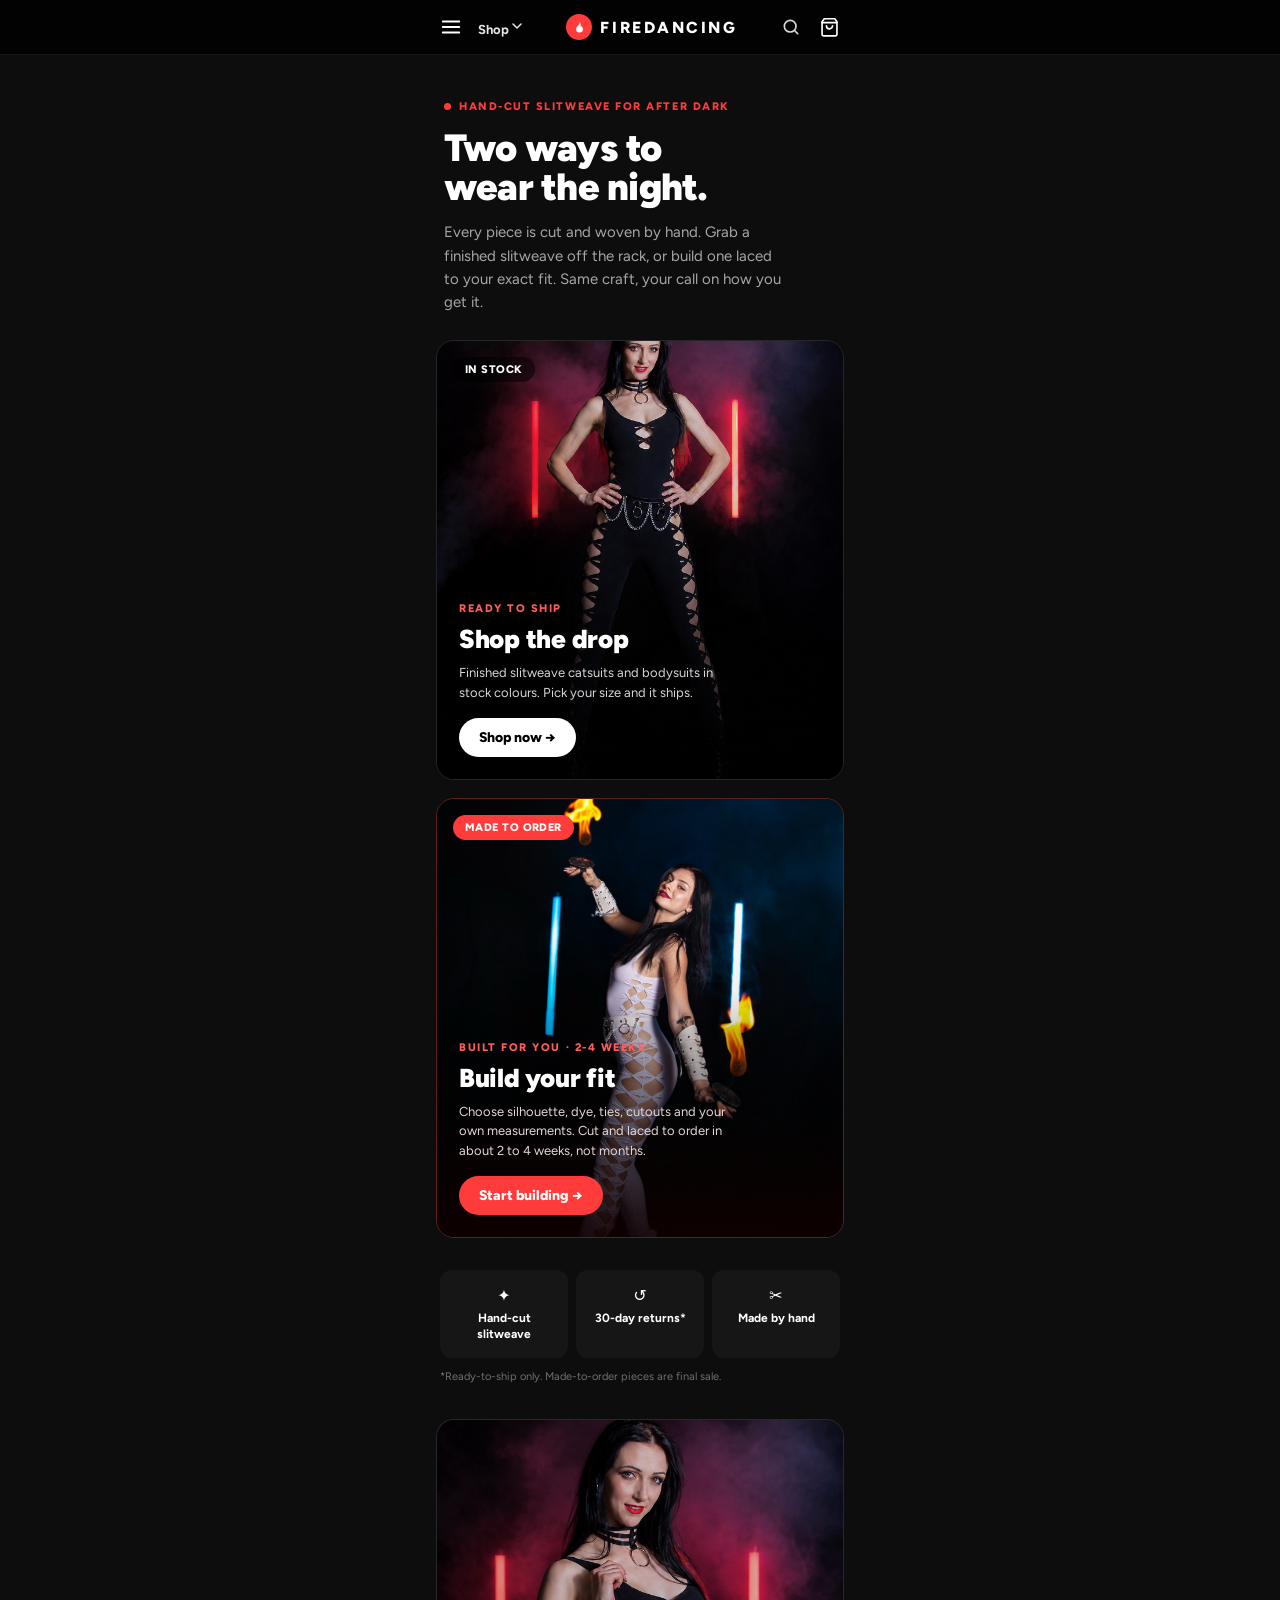
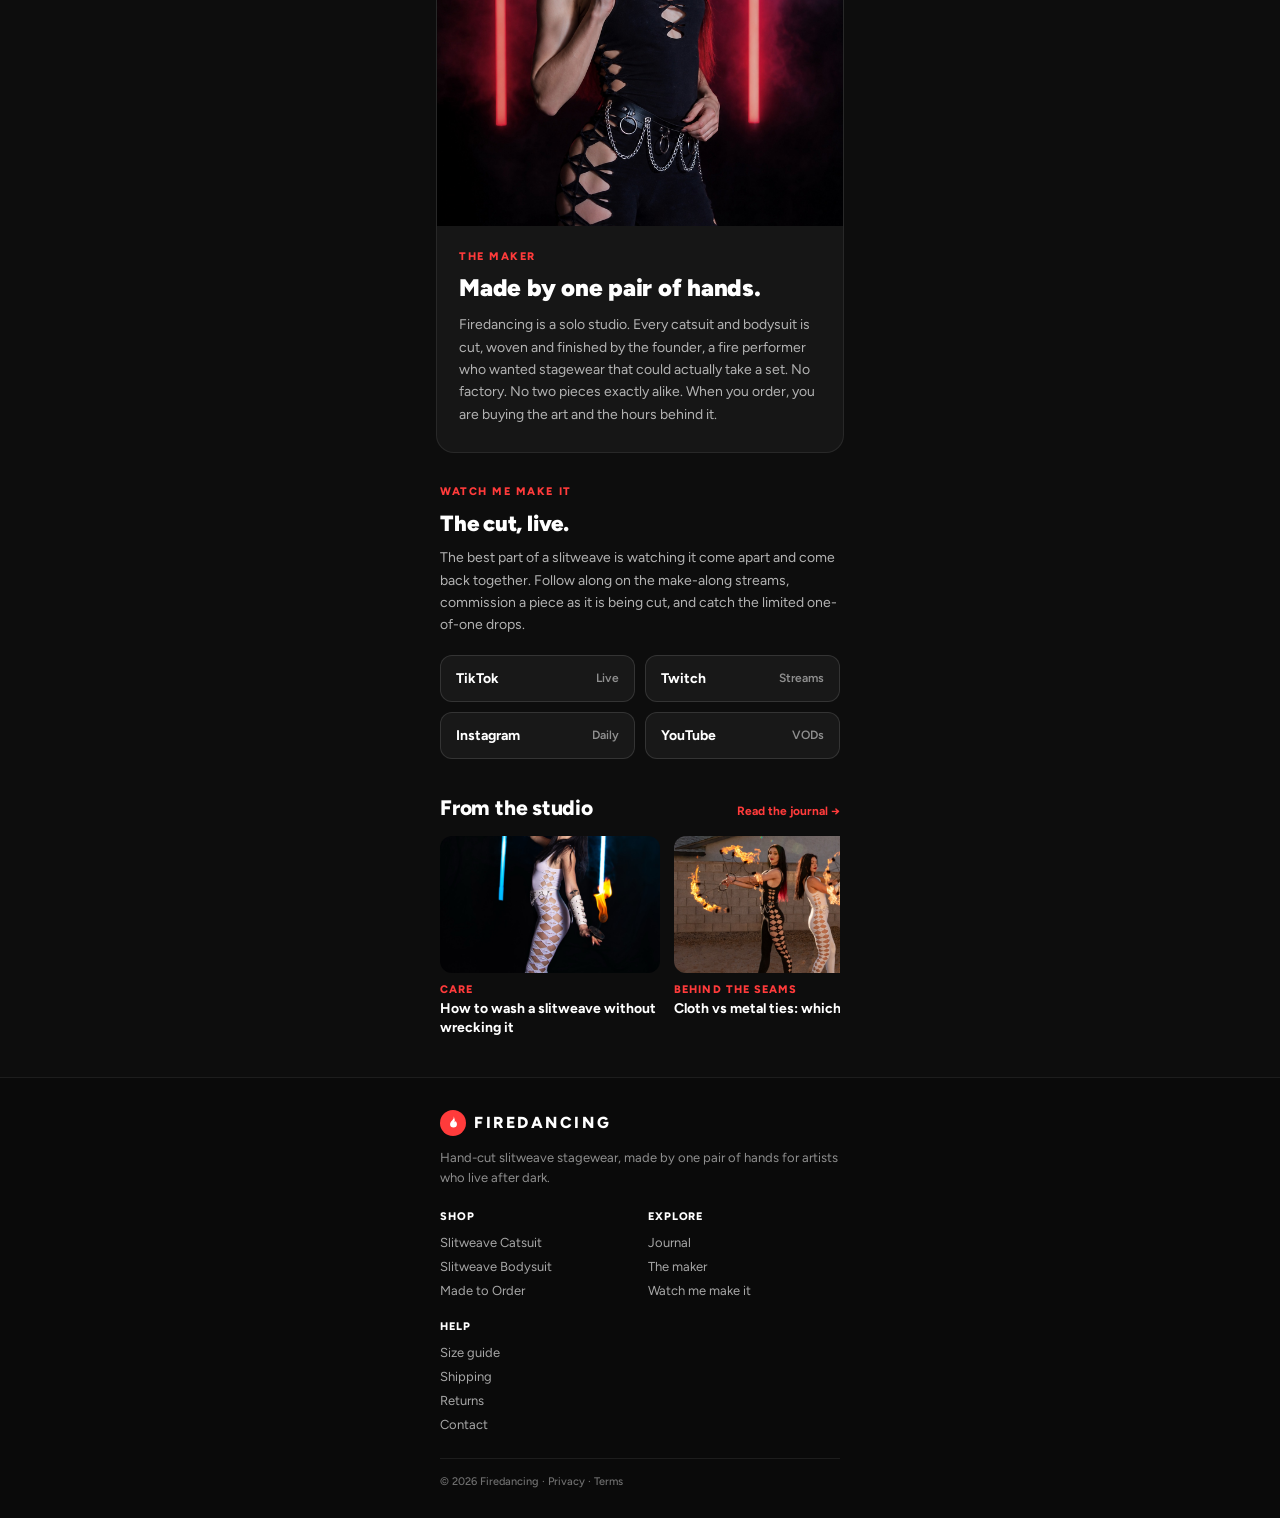
==== index.html @ 4a6fdaf7 "Mega menu: raise mobile breakpoint to 899px (covers landscape phones/tablets) + orientationchange + " ====
<!DOCTYPE html>
<html lang="en">
<head>
<meta charset="utf-8">
<meta name="viewport" content="width=device-width, initial-scale=1, viewport-fit=cover">
<title>Firedancing · Hand-cut slitweave stagewear for fire performers</title>
<meta name="description" content="Hand-cut slitweave catsuits and bodysuits for fire performers and festival nights. Shop ready-to-ship pieces or build one laced to your exact fit, made to order in about 2 to 4 weeks.">
<link href="https://fonts.googleapis.com/css2?family=Figtree:wght@400;500;600;700;800;900&display=swap" rel="stylesheet">
<style>
*{box-sizing:border-box}
body{margin:0;background:#0d0d0d;color:#fff;font-family:Figtree,system-ui,sans-serif;-webkit-font-smoothing:antialiased}
a{color:inherit;text-decoration:none}
@keyframes mcFade{from{opacity:0}to{opacity:1}}
@keyframes mcSlide{from{transform:translateX(100%)}to{transform:translateX(0)}}
</style>
</head>
<body>
<div id="site-header"></div>

<div style="max-width:440px;margin:0 auto;position:relative;background:#0d0d0d;overflow-x:hidden">

  <!-- HERO -->
  <div style="padding:40px 24px 26px">
    <div style="display:inline-flex;align-items:center;gap:8px;margin-bottom:16px">
      <span style="width:7px;height:7px;border-radius:50%;background:#ff3b3b"></span>
      <span style="font-size:11px;font-weight:800;letter-spacing:.14em;color:#ff3b3b">HAND-CUT SLITWEAVE FOR AFTER DARK</span>
    </div>
    <h1 style="font-size:38px;line-height:1.03;font-weight:900;letter-spacing:-.02em;margin:0 0 14px">Two ways to<br>wear the night.</h1>
    <p style="margin:0;font-size:15px;line-height:1.55;color:#a7a7a7;max-width:340px">Every piece is cut and woven by hand. Grab a finished slitweave off the rack, or build one laced to your exact fit. Same craft, your call on how you get it.</p>
  </div>

  <!-- OPTION CARDS -->
  <div style="padding:0 16px 8px;display:flex;flex-direction:column;gap:18px">

    <a href="catsuit.html" style="position:relative;display:block;height:440px;border-radius:18px;overflow:hidden;border:1px solid rgba(255,255,255,.1)">
      <img src="assets/product/black-catsuit-1.jpg" style="position:absolute;inset:0;width:100%;height:100%;object-fit:cover" alt="Ready to ship slitweave catsuit" />
      <div style="position:absolute;inset:0;background:linear-gradient(to top,rgba(0,0,0,.9) 0%,rgba(0,0,0,.55) 30%,rgba(0,0,0,.05) 56%,rgba(0,0,0,0) 100%)"></div>
      <div style="position:absolute;top:16px;left:16px;background:rgba(0,0,0,.5);backdrop-filter:blur(6px);border-radius:500px;padding:6px 12px;font-size:11px;font-weight:800;letter-spacing:.04em;color:#fff">IN STOCK</div>
      <div style="position:absolute;left:0;right:0;bottom:0;padding:22px">
        <div style="font-size:11px;font-weight:800;letter-spacing:.14em;color:#ff5c5c;margin-bottom:8px">READY TO SHIP</div>
        <h2 style="font-size:26px;font-weight:900;letter-spacing:-.01em;margin:0 0 8px">Shop the drop</h2>
        <p style="margin:0 0 16px;font-size:13px;line-height:1.5;color:#d6d6d6;max-width:280px">Finished slitweave catsuits and bodysuits in stock colours. Pick your size and it ships.</p>
        <span style="display:inline-flex;align-items:center;gap:8px;background:#fff;color:#000;font-size:14px;font-weight:800;padding:11px 20px;border-radius:500px">Shop now →</span>
      </div>
    </a>

    <a href="made-to-order.html" style="position:relative;display:block;height:440px;border-radius:18px;overflow:hidden;border:1px solid rgba(255,59,59,.35)">
      <img src="assets/product/white-catsuit-1.jpg" style="position:absolute;inset:0;width:100%;height:100%;object-fit:cover;object-position:center 30%" alt="Made to order slitweave catsuit" />
      <div style="position:absolute;inset:0;background:linear-gradient(to top,rgba(15,0,0,.9) 0%,rgba(0,0,0,.5) 30%,rgba(0,0,0,.05) 56%,rgba(0,0,0,0) 100%)"></div>
      <div style="position:absolute;top:16px;left:16px;background:#ff3b3b;border-radius:500px;padding:6px 12px;font-size:11px;font-weight:800;letter-spacing:.04em;color:#fff">MADE TO ORDER</div>
      <div style="position:absolute;left:0;right:0;bottom:0;padding:22px">
        <div style="font-size:11px;font-weight:800;letter-spacing:.14em;color:#ff5c5c;margin-bottom:8px">BUILT FOR YOU · 2-4 WEEKS</div>
        <h2 style="font-size:26px;font-weight:900;letter-spacing:-.01em;margin:0 0 8px">Build your fit</h2>
        <p style="margin:0 0 16px;font-size:13px;line-height:1.5;color:#e6d6d6;max-width:280px">Choose silhouette, dye, ties, cutouts and your own measurements. Cut and laced to order in about 2 to 4 weeks, not months.</p>
        <span style="display:inline-flex;align-items:center;gap:8px;background:#ff3b3b;color:#fff;font-size:14px;font-weight:800;padding:11px 20px;border-radius:500px">Start building →</span>
      </div>
    </a>
  </div>

  <!-- REASSURANCE STRIP -->
  <div style="display:flex;gap:8px;padding:24px 20px 8px">
    <div style="flex:1;background:#161616;border-radius:12px;padding:16px 14px;text-align:center"><div style="font-size:16px;margin-bottom:6px">✦</div><div style="font-size:12px;font-weight:700;line-height:1.3">Hand-cut slitweave</div></div>
    <div style="flex:1;background:#161616;border-radius:12px;padding:16px 14px;text-align:center"><div style="font-size:16px;margin-bottom:6px">↺</div><div style="font-size:12px;font-weight:700;line-height:1.3">30-day returns*</div></div>
    <div style="flex:1;background:#161616;border-radius:12px;padding:16px 14px;text-align:center"><div style="font-size:16px;margin-bottom:6px">✂</div><div style="font-size:12px;font-weight:700;line-height:1.3">Made by hand</div></div>
  </div>
  <p style="margin:4px 20px 0;font-size:11px;color:#6f6f6f">*Ready-to-ship only. Made-to-order pieces are final sale.</p>

  <!-- MEET THE MAKER -->
  <section id="maker" style="margin:36px 16px 0;background:#161616;border-radius:18px;overflow:hidden;border:1px solid rgba(255,255,255,.08)">
    <img src="assets/product/maker.jpg" loading="lazy" decoding="async" style="width:100%;aspect-ratio:1/1;object-fit:cover;object-position:center 18%;display:block" alt="The maker" />
    <div style="padding:24px 22px 26px">
      <div style="font-size:11px;font-weight:800;letter-spacing:.14em;color:#ff3b3b;margin-bottom:12px">THE MAKER</div>
      <h2 style="font-size:24px;font-weight:900;line-height:1.12;letter-spacing:-.01em;margin:0 0 12px">Made by one pair of hands.</h2>
      <p style="margin:0;font-size:14px;line-height:1.6;color:#b3b3b3">Firedancing is a solo studio. Every catsuit and bodysuit is cut, woven and finished by the founder, a fire performer who wanted stagewear that could actually take a set. No factory. No two pieces exactly alike. When you order, you are buying the art and the hours behind it.</p>
    </div>
  </section>

  <!-- WATCH ME MAKE IT -->
  <section id="watch" style="margin:32px 20px 0">
    <div style="font-size:11px;font-weight:800;letter-spacing:.14em;color:#ff3b3b;margin-bottom:12px">WATCH ME MAKE IT</div>
    <h2 style="font-size:22px;font-weight:900;letter-spacing:-.01em;margin:0 0 10px">The cut, live.</h2>
    <p style="margin:0 0 18px;font-size:14px;line-height:1.6;color:#b3b3b3">The best part of a slitweave is watching it come apart and come back together. Follow along on the make-along streams, commission a piece as it is being cut, and catch the limited one-of-one drops.</p>
    <div style="display:grid;grid-template-columns:1fr 1fr;gap:10px">
      <a href="#" style="display:flex;align-items:center;gap:10px;background:#181818;border:1px solid rgba(255,255,255,.12);border-radius:12px;padding:14px 15px;font-size:14px;font-weight:700">TikTok<span style="margin-left:auto;color:#8f8f8f;font-size:12px;font-weight:600">Live</span></a>
      <a href="#" style="display:flex;align-items:center;gap:10px;background:#181818;border:1px solid rgba(255,255,255,.12);border-radius:12px;padding:14px 15px;font-size:14px;font-weight:700">Twitch<span style="margin-left:auto;color:#8f8f8f;font-size:12px;font-weight:600">Streams</span></a>
      <a href="#" style="display:flex;align-items:center;gap:10px;background:#181818;border:1px solid rgba(255,255,255,.12);border-radius:12px;padding:14px 15px;font-size:14px;font-weight:700">Instagram<span style="margin-left:auto;color:#8f8f8f;font-size:12px;font-weight:600">Daily</span></a>
      <a href="#" style="display:flex;align-items:center;gap:10px;background:#181818;border:1px solid rgba(255,255,255,.12);border-radius:12px;padding:14px 15px;font-size:14px;font-weight:700">YouTube<span style="margin-left:auto;color:#8f8f8f;font-size:12px;font-weight:600">VODs</span></a>
    </div>
  </section>

  <!-- JOURNAL TEASER -->
  <section style="margin:36px 0 0;padding:0 20px">
    <div style="display:flex;align-items:baseline;justify-content:space-between;margin:0 0 16px">
      <h2 style="font-size:21px;font-weight:800;letter-spacing:-.01em;margin:0">From the studio</h2>
      <a href="blog.html" style="font-size:12px;font-weight:700;color:#ff3b3b">Read the journal →</a>
    </div>
    <div style="display:flex;gap:14px;overflow-x:auto;padding-bottom:4px;scroll-snap-type:x mandatory">
      <a href="blog.html" style="flex:0 0 220px;scroll-snap-align:start">
        <div style="border-radius:12px;overflow:hidden;background:#000;margin-bottom:10px"><img src="assets/product/white-catsuit-1.jpg" loading="lazy" decoding="async" style="width:100%;aspect-ratio:16/10;object-fit:cover;display:block" alt="Slitweave care" /></div>
        <div style="font-size:11px;font-weight:800;letter-spacing:.1em;color:#ff3b3b;margin-bottom:4px">CARE</div>
        <div style="font-size:14px;font-weight:700;line-height:1.3">How to wash a slitweave without wrecking it</div>
      </a>
      <a href="blog.html" style="flex:0 0 220px;scroll-snap-align:start">
        <div style="border-radius:12px;overflow:hidden;background:#000;margin-bottom:10px"><img src="assets/product/duo-lifestyle.jpg" loading="lazy" decoding="async" style="width:100%;aspect-ratio:16/10;object-fit:cover;display:block" alt="Behind the seams" /></div>
        <div style="font-size:11px;font-weight:800;letter-spacing:.1em;color:#ff3b3b;margin-bottom:4px">BEHIND THE SEAMS</div>
        <div style="font-size:14px;font-weight:700;line-height:1.3">Cloth vs metal ties: which to pick</div>
      </a>
    </div>
  </section>

  <div style="height:36px"></div>
</div>

<div id="site-footer"></div>

<script src="assets/cart.js"></script>
<script src="assets/cart-drawer.js"></script>
<script src="assets/site-nav.js?v=4"></script>
</body>
</html>
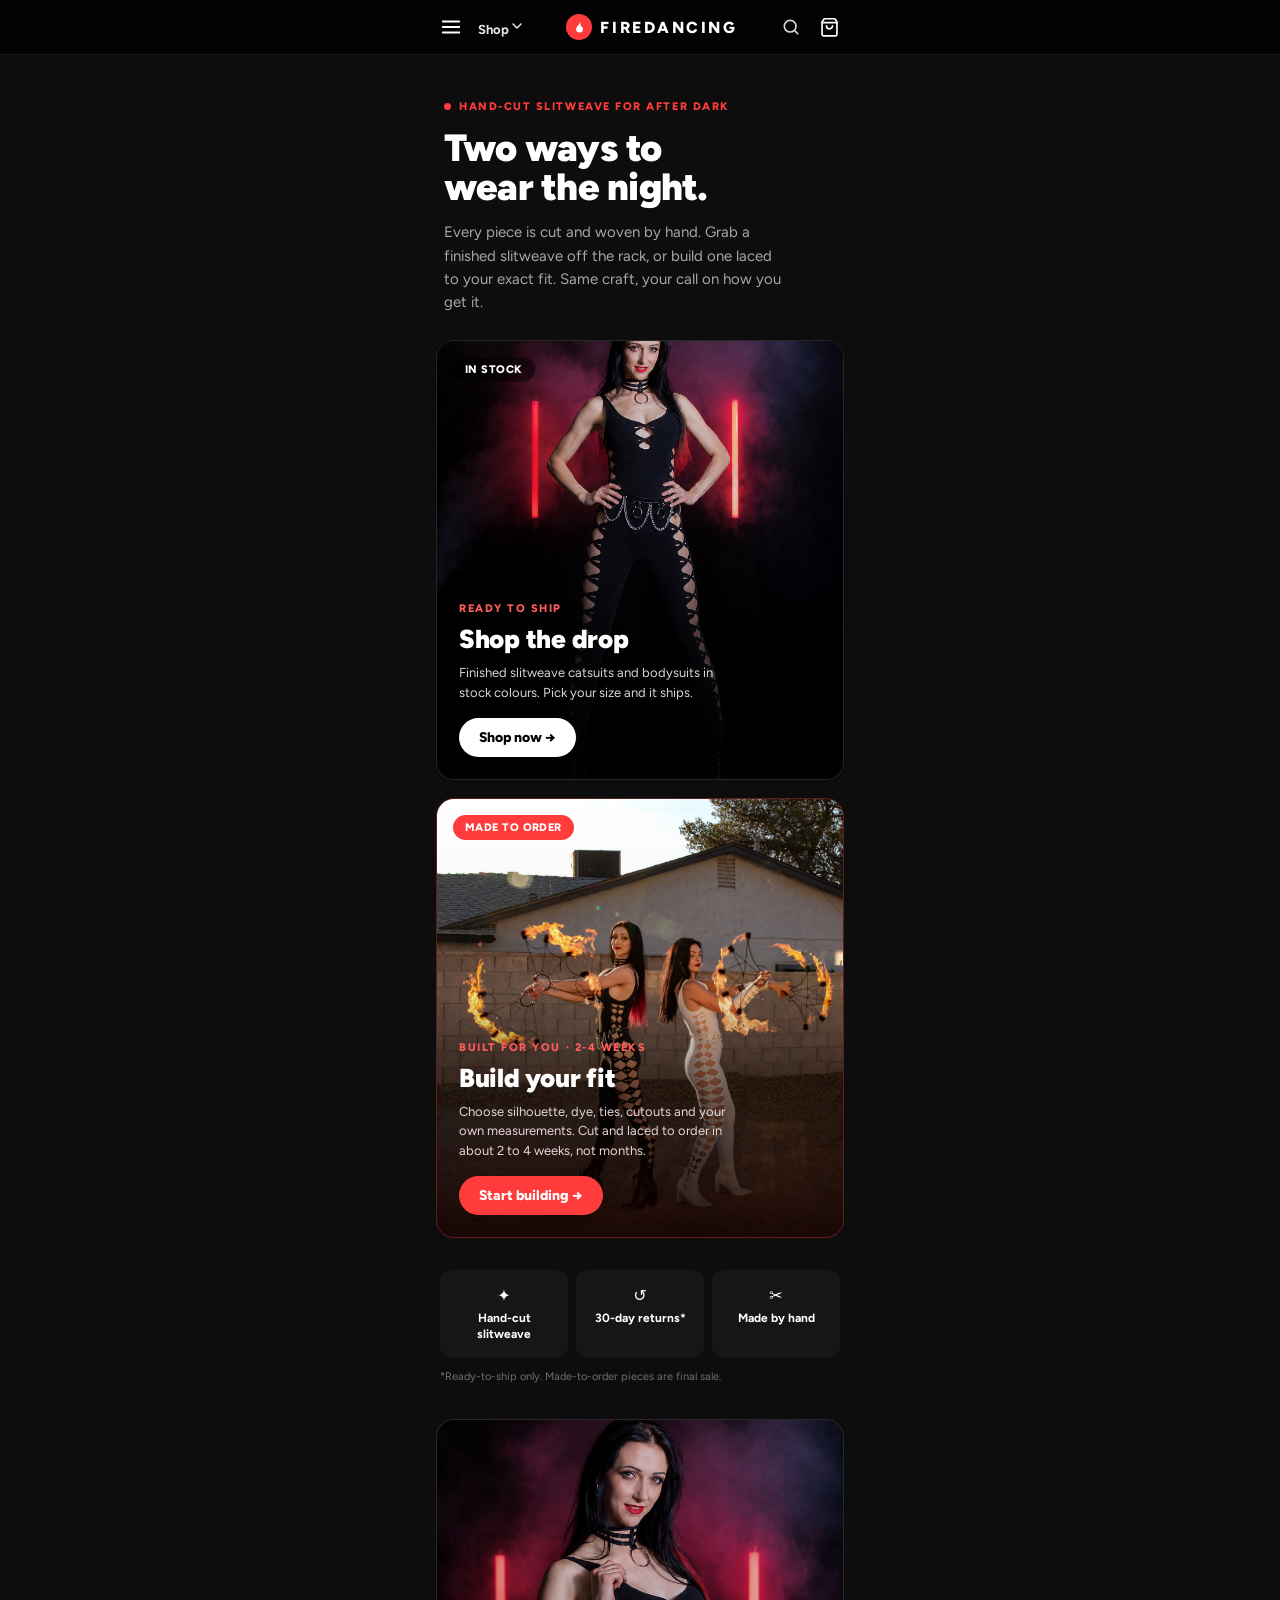
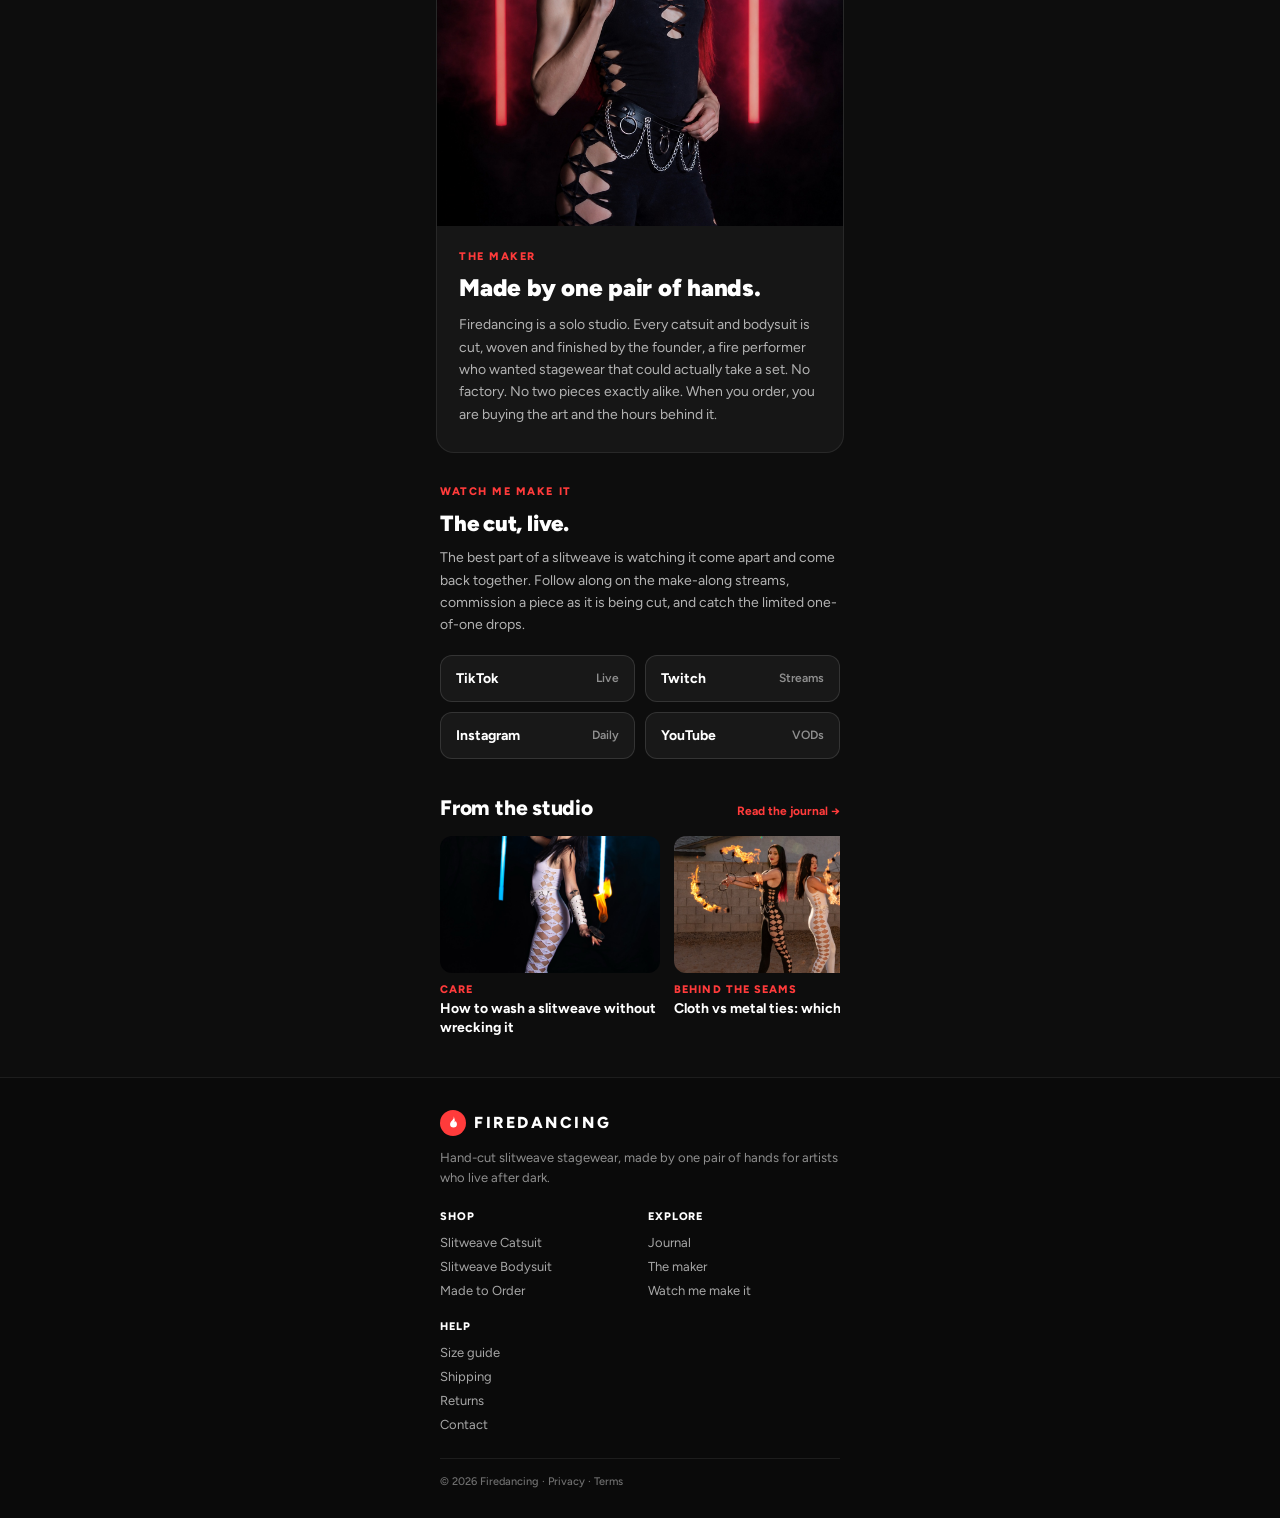
==== commit 945c77b0: "Separate catsuit vs custom-build imagery; update DESIGN.md - Catsuit PDP keeps its 5 pose shots + wh" ====
--- a/index.html
+++ b/index.html
@@ -45,7 +45,7 @@
     </a>
 
     <a href="made-to-order.html" style="position:relative;display:block;height:440px;border-radius:18px;overflow:hidden;border:1px solid rgba(255,59,59,.35)">
-      <img src="assets/product/white-catsuit-1.jpg" style="position:absolute;inset:0;width:100%;height:100%;object-fit:cover;object-position:center 30%" alt="Made to order slitweave catsuit" />
+      <img src="assets/product/duo-lifestyle.jpg" style="position:absolute;inset:0;width:100%;height:100%;object-fit:cover;object-position:center 30%" alt="Made to order slitweave, built to your fit" />
       <div style="position:absolute;inset:0;background:linear-gradient(to top,rgba(15,0,0,.9) 0%,rgba(0,0,0,.5) 30%,rgba(0,0,0,.05) 56%,rgba(0,0,0,0) 100%)"></div>
       <div style="position:absolute;top:16px;left:16px;background:#ff3b3b;border-radius:500px;padding:6px 12px;font-size:11px;font-weight:800;letter-spacing:.04em;color:#fff">MADE TO ORDER</div>
       <div style="position:absolute;left:0;right:0;bottom:0;padding:22px">
@@ -115,6 +115,6 @@
 
 <script src="assets/cart.js"></script>
 <script src="assets/cart-drawer.js"></script>
-<script src="assets/site-nav.js?v=4"></script>
+<script src="assets/site-nav.js?v=5"></script>
 </body>
 </html>
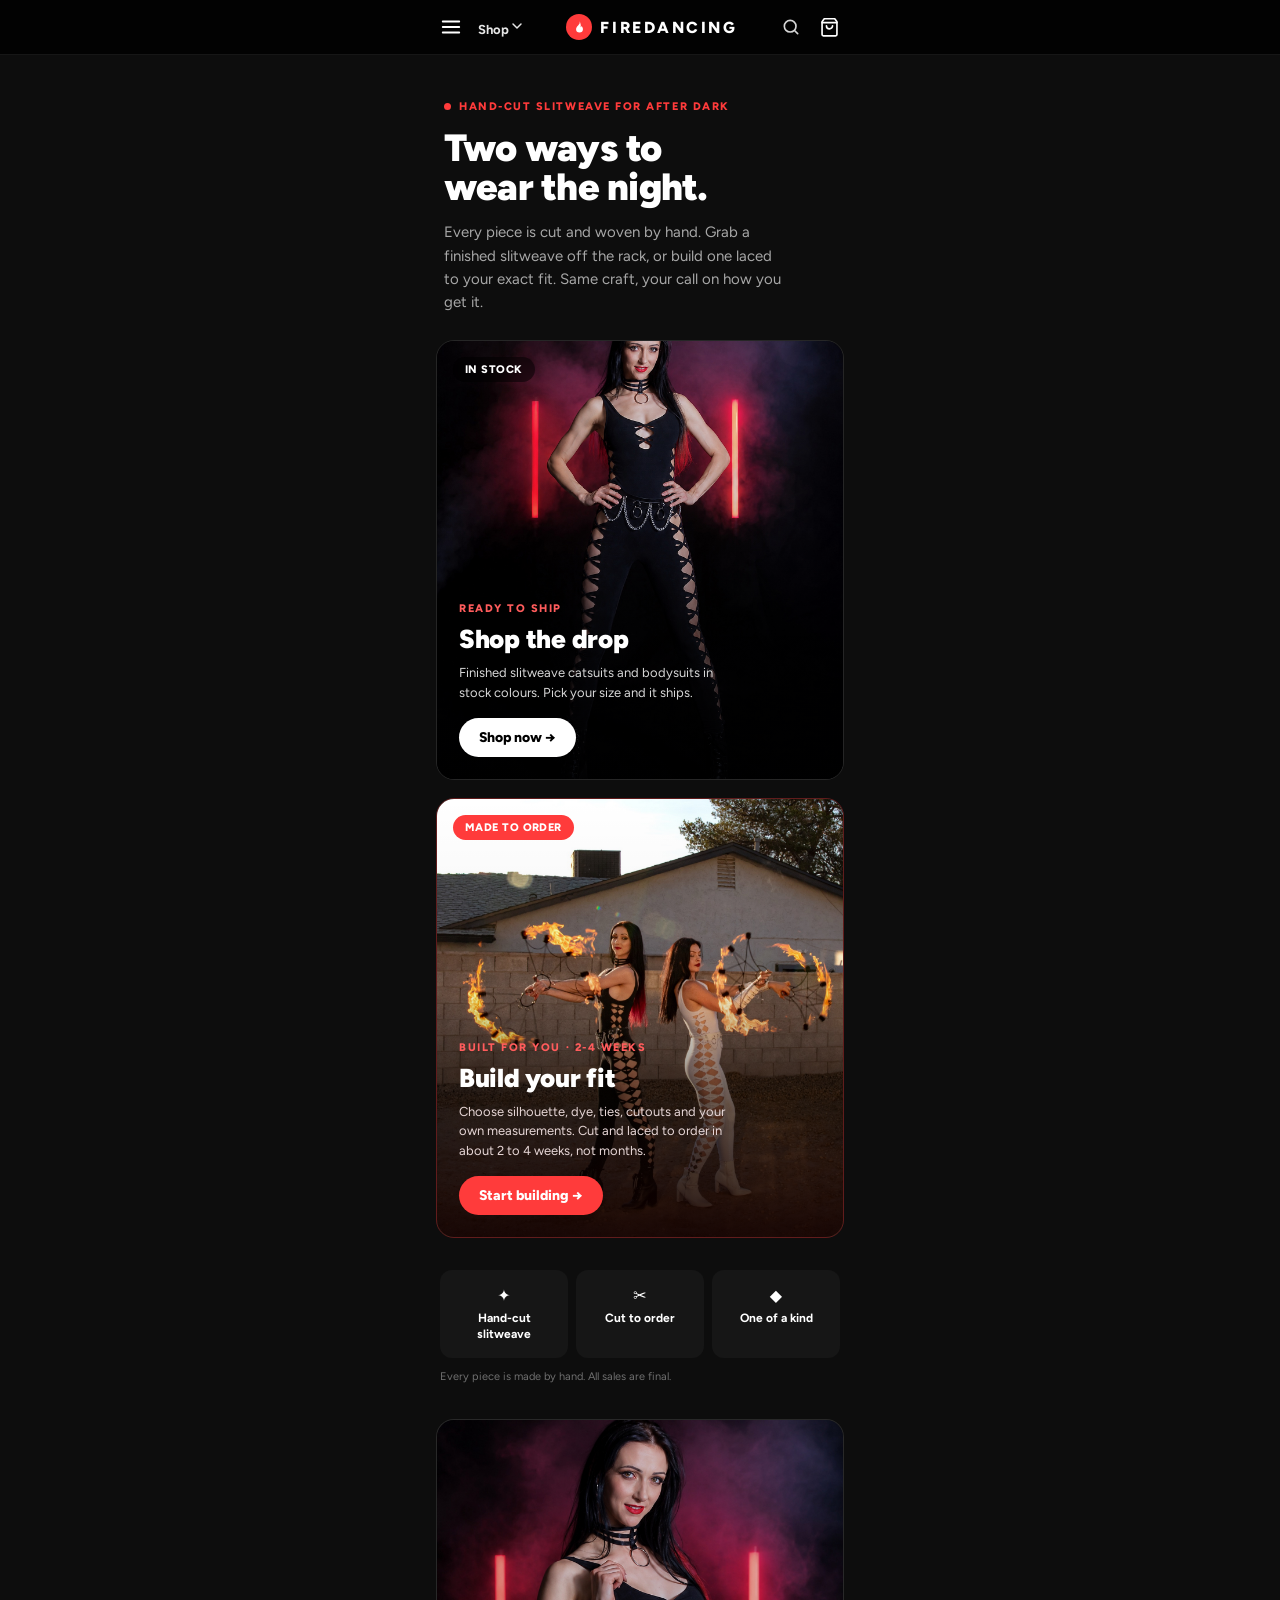
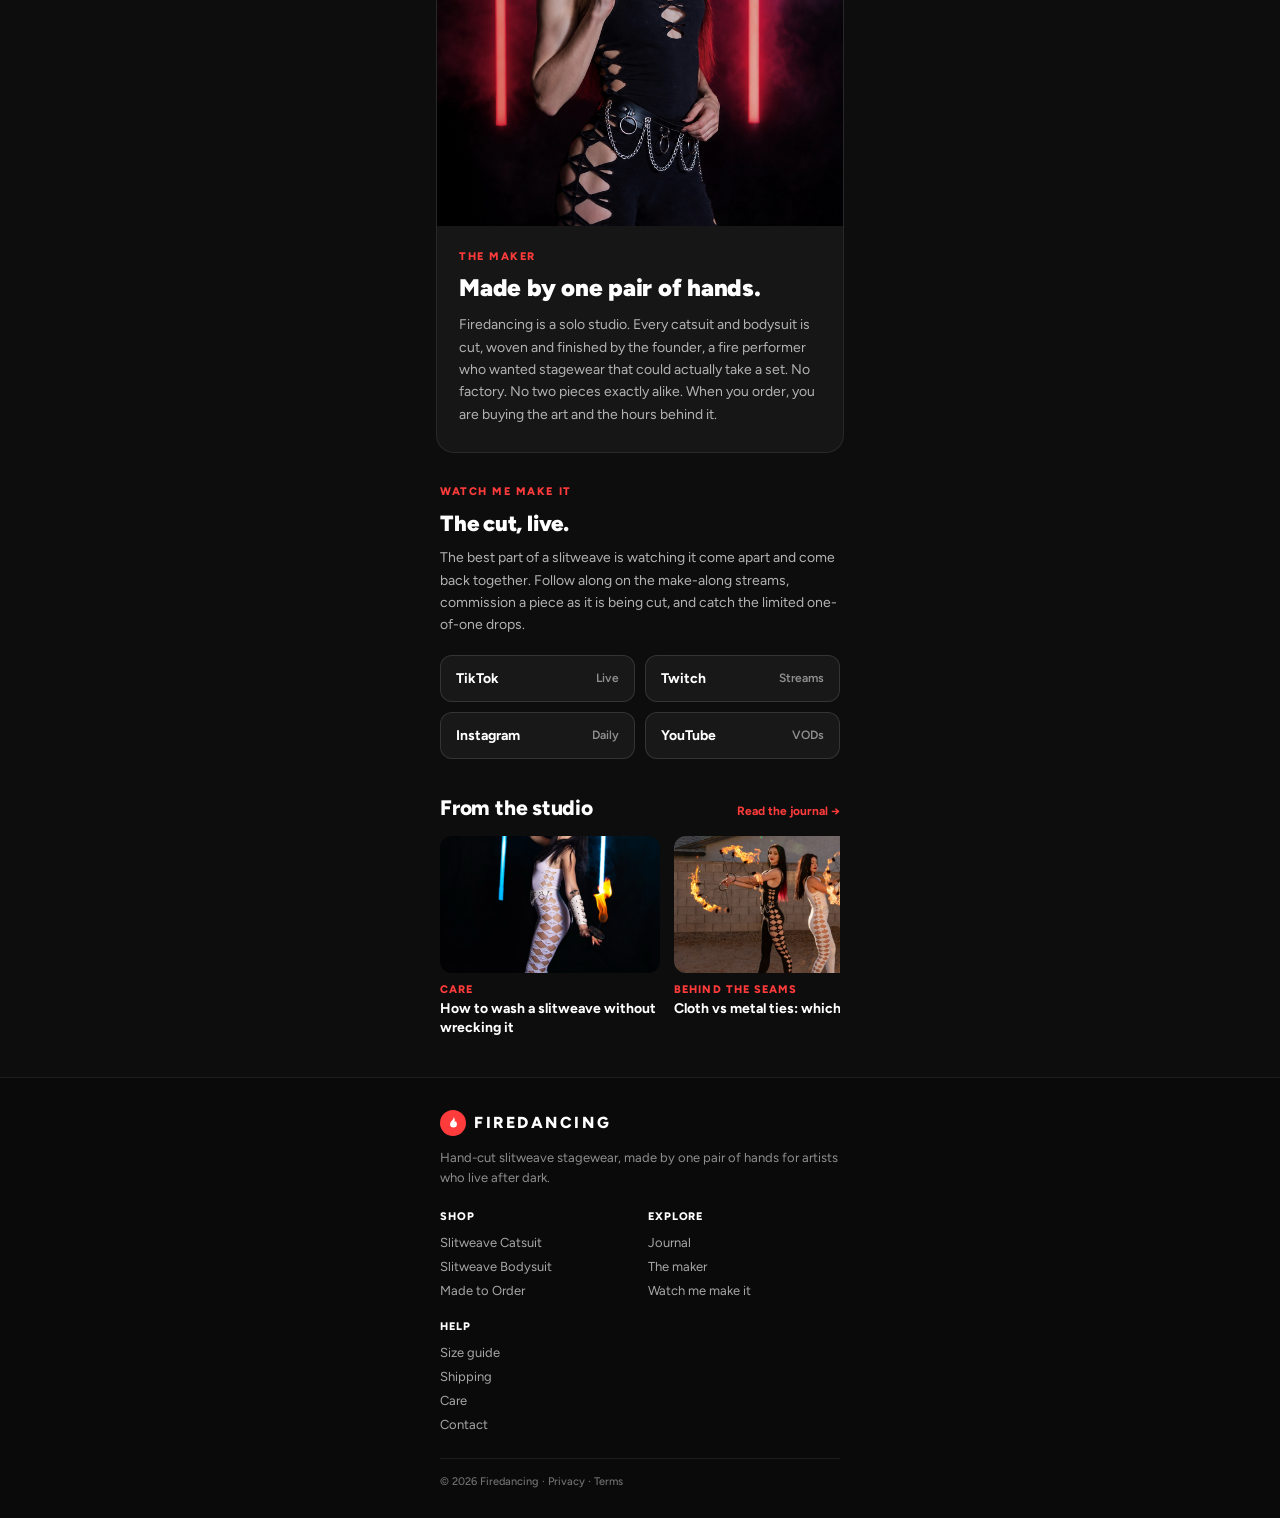
==== commit 8ae3e691: "Remove returns/returnable copy (all hand-cut, final sale); add 5 duo shots to made-to-order - Strip " ====
--- a/index.html
+++ b/index.html
@@ -60,10 +60,10 @@
   <!-- REASSURANCE STRIP -->
   <div style="display:flex;gap:8px;padding:24px 20px 8px">
     <div style="flex:1;background:#161616;border-radius:12px;padding:16px 14px;text-align:center"><div style="font-size:16px;margin-bottom:6px">✦</div><div style="font-size:12px;font-weight:700;line-height:1.3">Hand-cut slitweave</div></div>
-    <div style="flex:1;background:#161616;border-radius:12px;padding:16px 14px;text-align:center"><div style="font-size:16px;margin-bottom:6px">↺</div><div style="font-size:12px;font-weight:700;line-height:1.3">30-day returns*</div></div>
-    <div style="flex:1;background:#161616;border-radius:12px;padding:16px 14px;text-align:center"><div style="font-size:16px;margin-bottom:6px">✂</div><div style="font-size:12px;font-weight:700;line-height:1.3">Made by hand</div></div>
+    <div style="flex:1;background:#161616;border-radius:12px;padding:16px 14px;text-align:center"><div style="font-size:16px;margin-bottom:6px">✂</div><div style="font-size:12px;font-weight:700;line-height:1.3">Cut to order</div></div>
+    <div style="flex:1;background:#161616;border-radius:12px;padding:16px 14px;text-align:center"><div style="font-size:16px;margin-bottom:6px">◆</div><div style="font-size:12px;font-weight:700;line-height:1.3">One of a kind</div></div>
   </div>
-  <p style="margin:4px 20px 0;font-size:11px;color:#6f6f6f">*Ready-to-ship only. Made-to-order pieces are final sale.</p>
+  <p style="margin:4px 20px 0;font-size:11px;color:#6f6f6f">Every piece is made by hand. All sales are final.</p>
 
   <!-- MEET THE MAKER -->
   <section id="maker" style="margin:36px 16px 0;background:#161616;border-radius:18px;overflow:hidden;border:1px solid rgba(255,255,255,.08)">
@@ -115,6 +115,6 @@
 
 <script src="assets/cart.js"></script>
 <script src="assets/cart-drawer.js"></script>
-<script src="assets/site-nav.js?v=5"></script>
+<script src="assets/site-nav.js?v=6"></script>
 </body>
 </html>
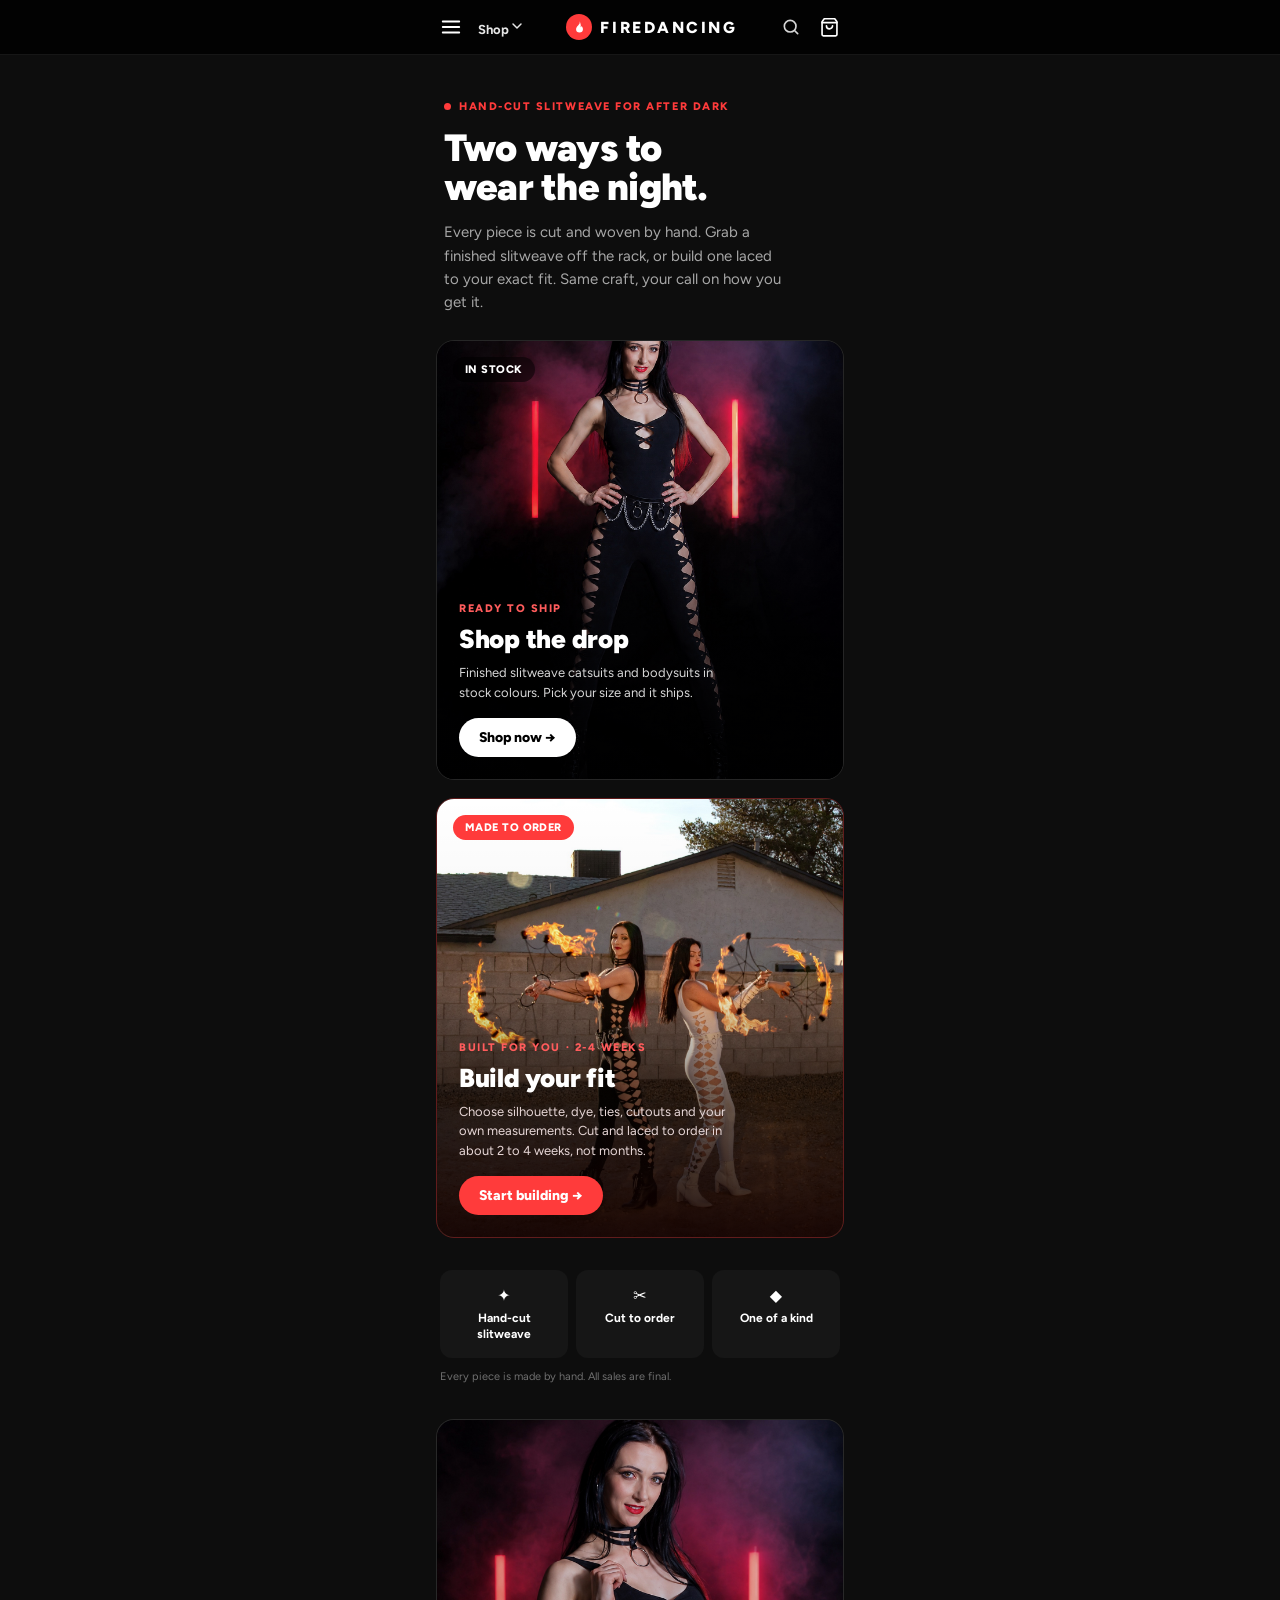
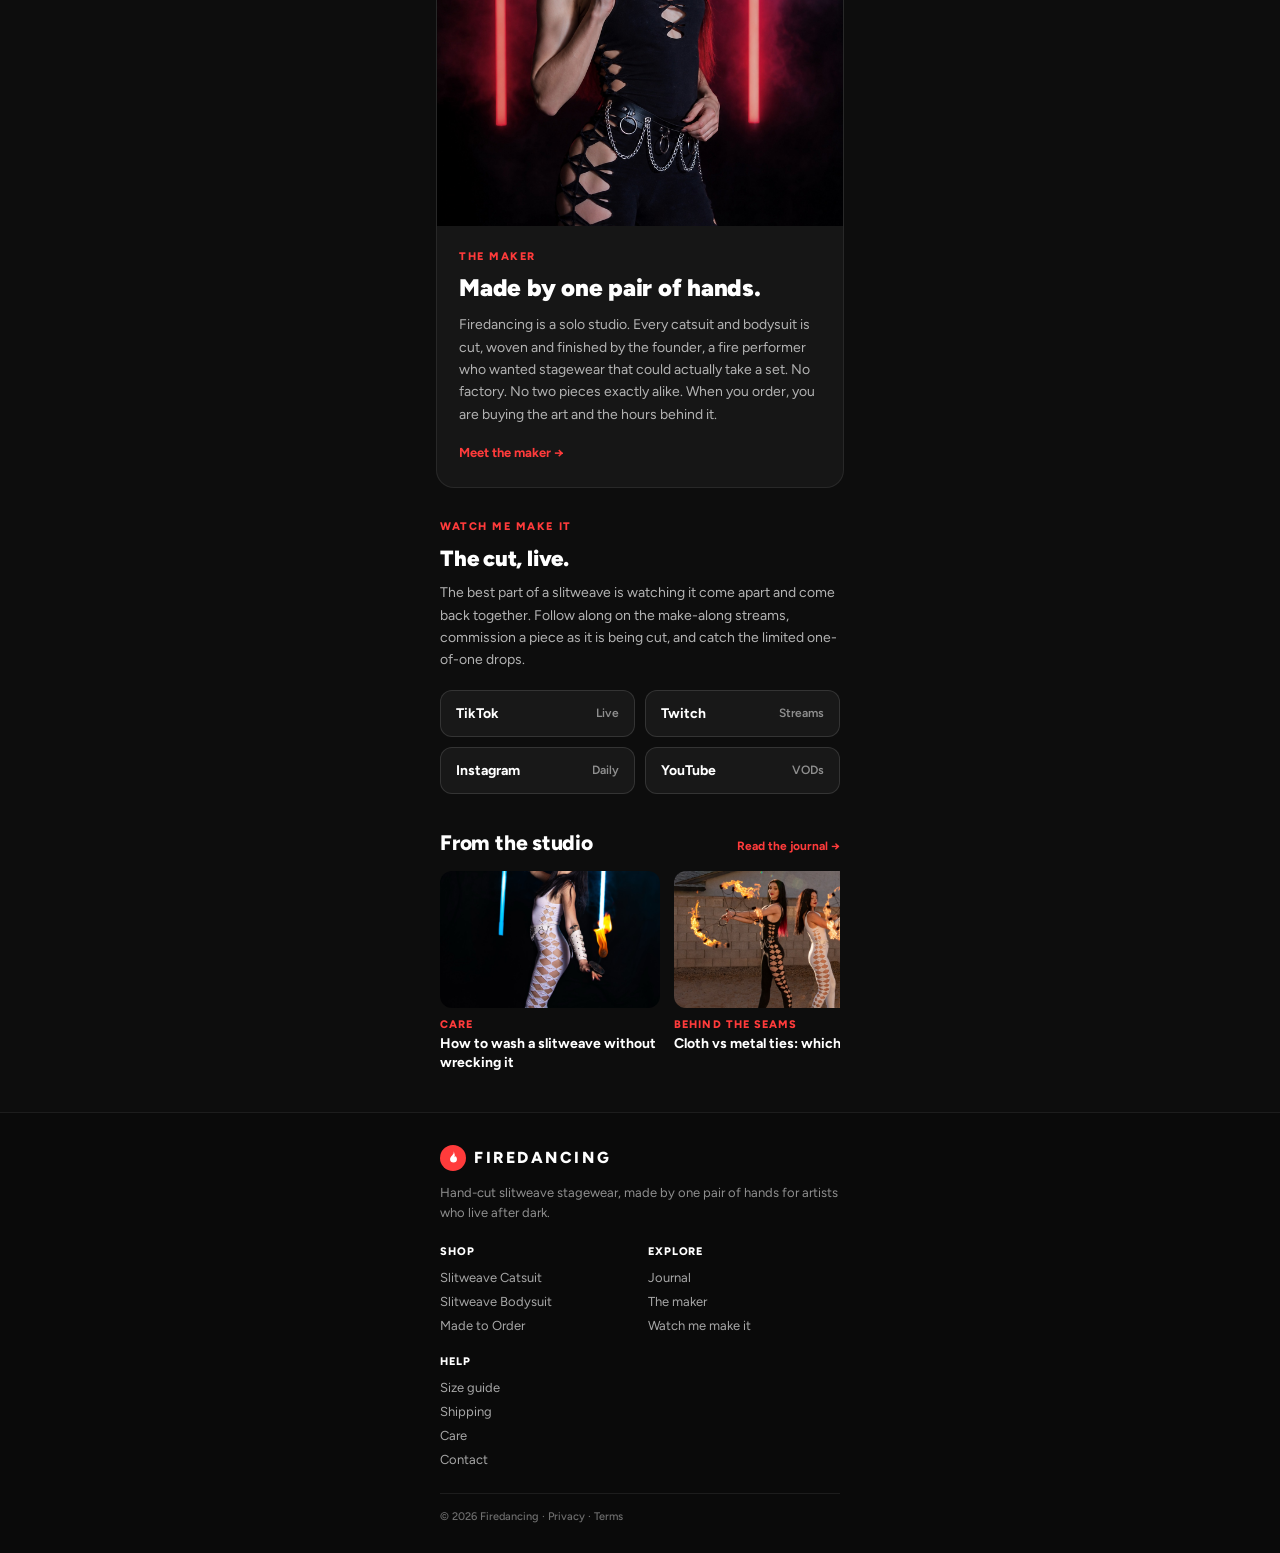
==== commit 8a0464e2: "Apply SEO/AEO/agent-first audit fixes Agent-first: - Per-size Offer schema with SKUs and real stock " ====
--- a/index.html
+++ b/index.html
@@ -5,6 +5,68 @@
 <meta name="viewport" content="width=device-width, initial-scale=1, viewport-fit=cover">
 <title>Firedancing · Hand-cut slitweave stagewear for fire performers</title>
 <meta name="description" content="Hand-cut slitweave catsuits and bodysuits for fire performers and festival nights. Shop ready-to-ship pieces or build one laced to your exact fit, made to order in about 2 to 4 weeks.">
+<link rel="canonical" href="https://lyfe-gpt.github.io/firedancing-midnight/">
+<link rel="alternate" type="application/json" href="https://lyfe-gpt.github.io/firedancing-midnight/products.json" title="Firedancing product feed">
+<meta property="og:type" content="website">
+<meta property="og:site_name" content="Firedancing">
+<meta property="og:title" content="Firedancing · Hand-cut slitweave stagewear for fire performers">
+<meta property="og:description" content="Hand-cut slitweave catsuits and bodysuits for fire performers. Shop ready-to-ship or build one laced to your exact fit, made to order in about 2 to 4 weeks.">
+<meta property="og:url" content="https://lyfe-gpt.github.io/firedancing-midnight/">
+<meta property="og:image" content="https://lyfe-gpt.github.io/firedancing-midnight/assets/product/duo-lifestyle.jpg">
+<meta name="twitter:card" content="summary_large_image">
+<meta name="twitter:title" content="Firedancing · Hand-cut slitweave stagewear">
+<meta name="twitter:description" content="Hand-cut slitweave catsuits and bodysuits for fire performers. Ready to ship or made to your fit.">
+<meta name="twitter:image" content="https://lyfe-gpt.github.io/firedancing-midnight/assets/product/duo-lifestyle.jpg">
+<script type="application/ld+json">
+{
+  "@context": "https://schema.org",
+  "@graph": [
+    {
+      "@type": "Organization",
+      "@id": "https://lyfe-gpt.github.io/firedancing-midnight/#org",
+      "name": "Firedancing",
+      "url": "https://lyfe-gpt.github.io/firedancing-midnight/",
+      "logo": "https://lyfe-gpt.github.io/firedancing-midnight/assets/product/maker.jpg",
+      "description": "Solo studio making hand-cut slitweave catsuits and bodysuits for fire performers and festival nights. Ready to ship or made to order.",
+      "slogan": "Hand-cut slitweave stagewear for artists who live after dark."
+    },
+    {
+      "@type": "WebSite",
+      "@id": "https://lyfe-gpt.github.io/firedancing-midnight/#website",
+      "url": "https://lyfe-gpt.github.io/firedancing-midnight/",
+      "name": "Firedancing",
+      "publisher": { "@id": "https://lyfe-gpt.github.io/firedancing-midnight/#org" }
+    },
+    {
+      "@type": "FAQPage",
+      "mainEntity": [
+        {
+          "@type": "Question",
+          "name": "What is a slitweave?",
+          "acceptedAnswer": { "@type": "Answer", "text": "A slitweave is a lattice of slits cut by hand into a four-way-stretch base, then woven back together down the front and sides. Each one is cut and finished by hand, so no two pieces are exactly alike." }
+        },
+        {
+          "@type": "Question",
+          "name": "How long does a made-to-order piece take?",
+          "acceptedAnswer": { "@type": "Answer", "text": "Made-to-order catsuits and bodysuits are cut and laced after checkout and ship in about 2 to 4 weeks. Ready-to-ship pieces are in stock and ship right away." }
+        },
+        {
+          "@type": "Question",
+          "name": "Can I return a piece?",
+          "acceptedAnswer": { "@type": "Answer", "text": "Every piece is hand-cut and one of a kind, so all sales are final, ready-to-ship and made-to-order alike. Check the size chart before ordering and reach out if you are between sizes." }
+        },
+        {
+          "@type": "Question",
+          "name": "How do I care for a slitweave?",
+          "acceptedAnswer": { "@type": "Answer", "text": "Hand wash cold and lay flat to dry. Treated that way, a slitweave holds its shape through spins, drops and floor work, set after set." }
+        }
+      ]
+    }
+  ]
+}
+</script>
+<link rel="preconnect" href="https://fonts.googleapis.com">
+<link rel="preconnect" href="https://fonts.gstatic.com" crossorigin>
 <link href="https://fonts.googleapis.com/css2?family=Figtree:wght@400;500;600;700;800;900&display=swap" rel="stylesheet">
 <style>
 *{box-sizing:border-box}
@@ -17,7 +79,7 @@
 <body>
 <div id="site-header"></div>
 
-<div style="max-width:440px;margin:0 auto;position:relative;background:#0d0d0d;overflow-x:hidden">
+<div id="main" style="max-width:440px;margin:0 auto;position:relative;background:#0d0d0d;overflow-x:hidden">
 
   <!-- HERO -->
   <div style="padding:40px 24px 26px">
@@ -71,7 +133,8 @@
     <div style="padding:24px 22px 26px">
       <div style="font-size:11px;font-weight:800;letter-spacing:.14em;color:#ff3b3b;margin-bottom:12px">THE MAKER</div>
       <h2 style="font-size:24px;font-weight:900;line-height:1.12;letter-spacing:-.01em;margin:0 0 12px">Made by one pair of hands.</h2>
-      <p style="margin:0;font-size:14px;line-height:1.6;color:#b3b3b3">Firedancing is a solo studio. Every catsuit and bodysuit is cut, woven and finished by the founder, a fire performer who wanted stagewear that could actually take a set. No factory. No two pieces exactly alike. When you order, you are buying the art and the hours behind it.</p>
+      <p style="margin:0 0 16px;font-size:14px;line-height:1.6;color:#b3b3b3">Firedancing is a solo studio. Every catsuit and bodysuit is cut, woven and finished by the founder, a fire performer who wanted stagewear that could actually take a set. No factory. No two pieces exactly alike. When you order, you are buying the art and the hours behind it.</p>
+      <a href="maker.html" style="font-size:13px;font-weight:700;color:#ff3b3b">Meet the maker →</a>
     </div>
   </section>
 
@@ -115,6 +178,6 @@
 
 <script src="assets/cart.js"></script>
 <script src="assets/cart-drawer.js"></script>
-<script src="assets/site-nav.js?v=6"></script>
+<script src="assets/site-nav.js?v=7"></script>
 </body>
 </html>
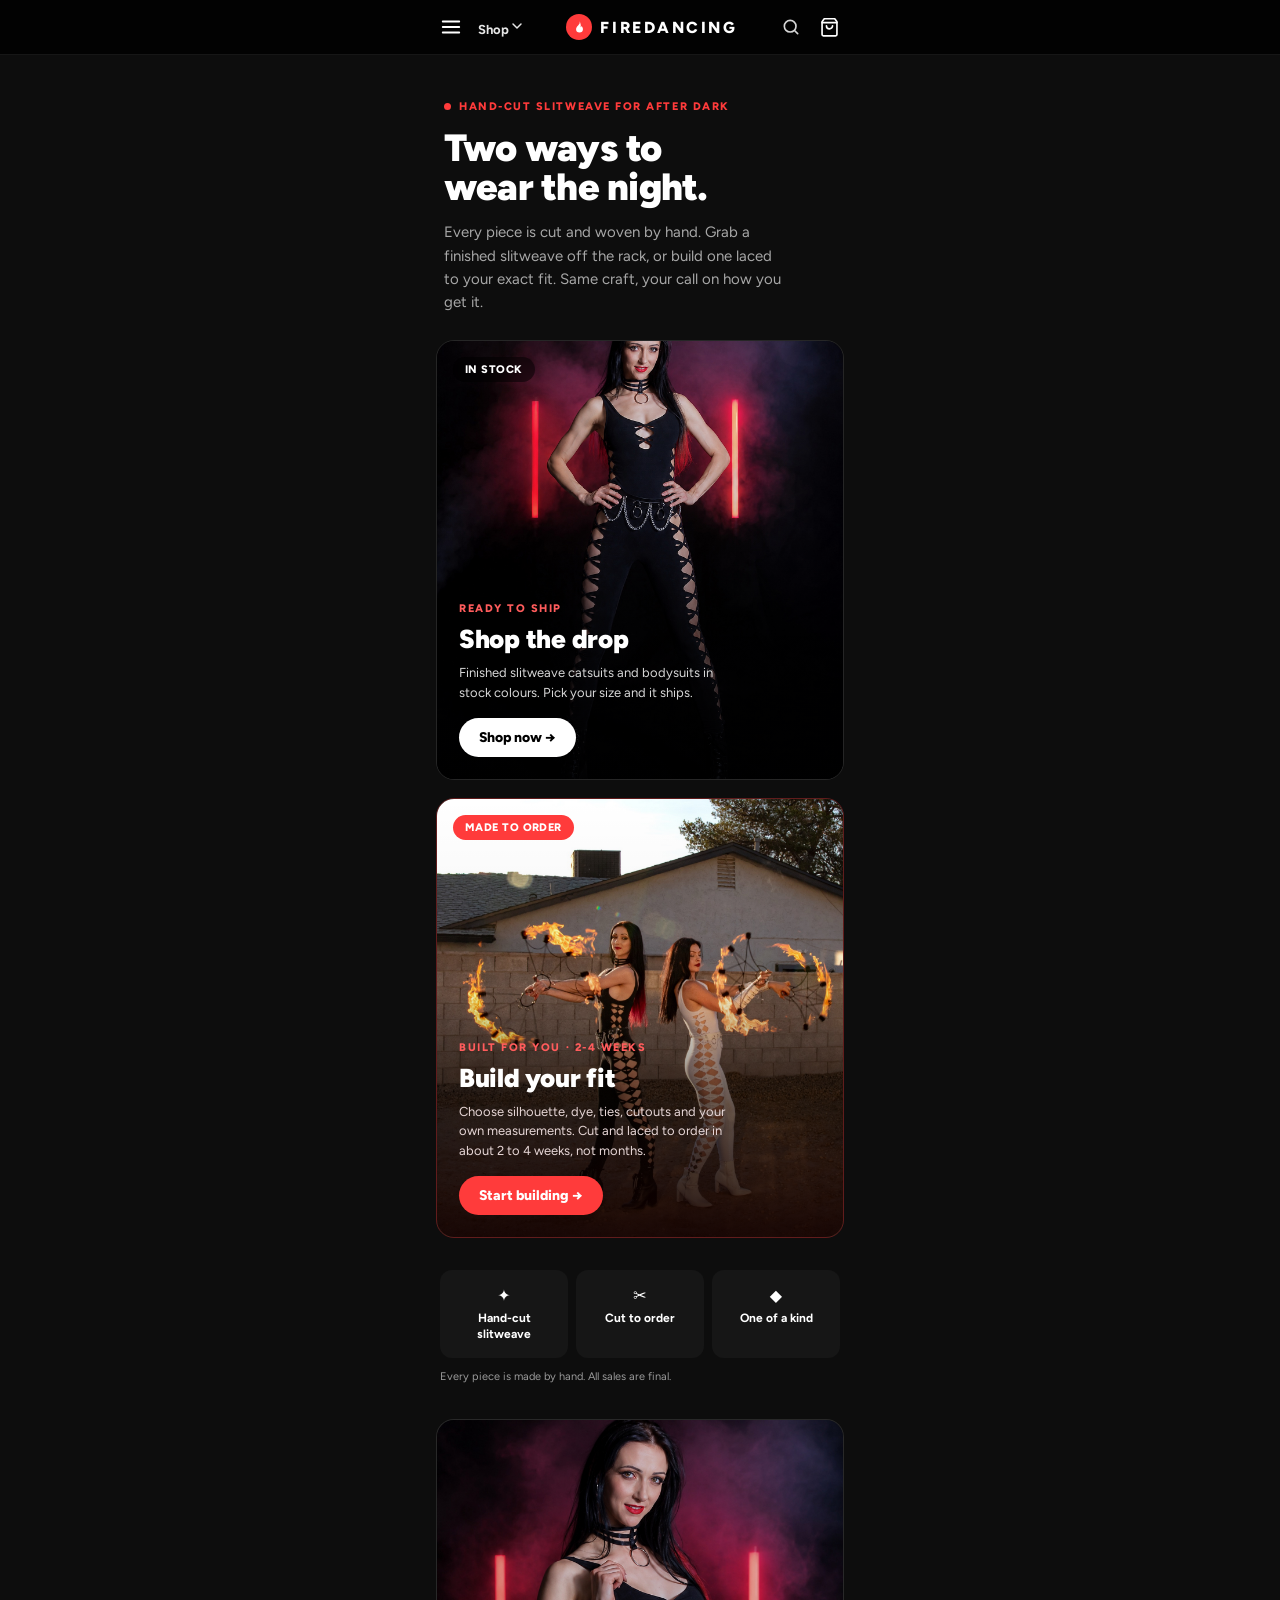
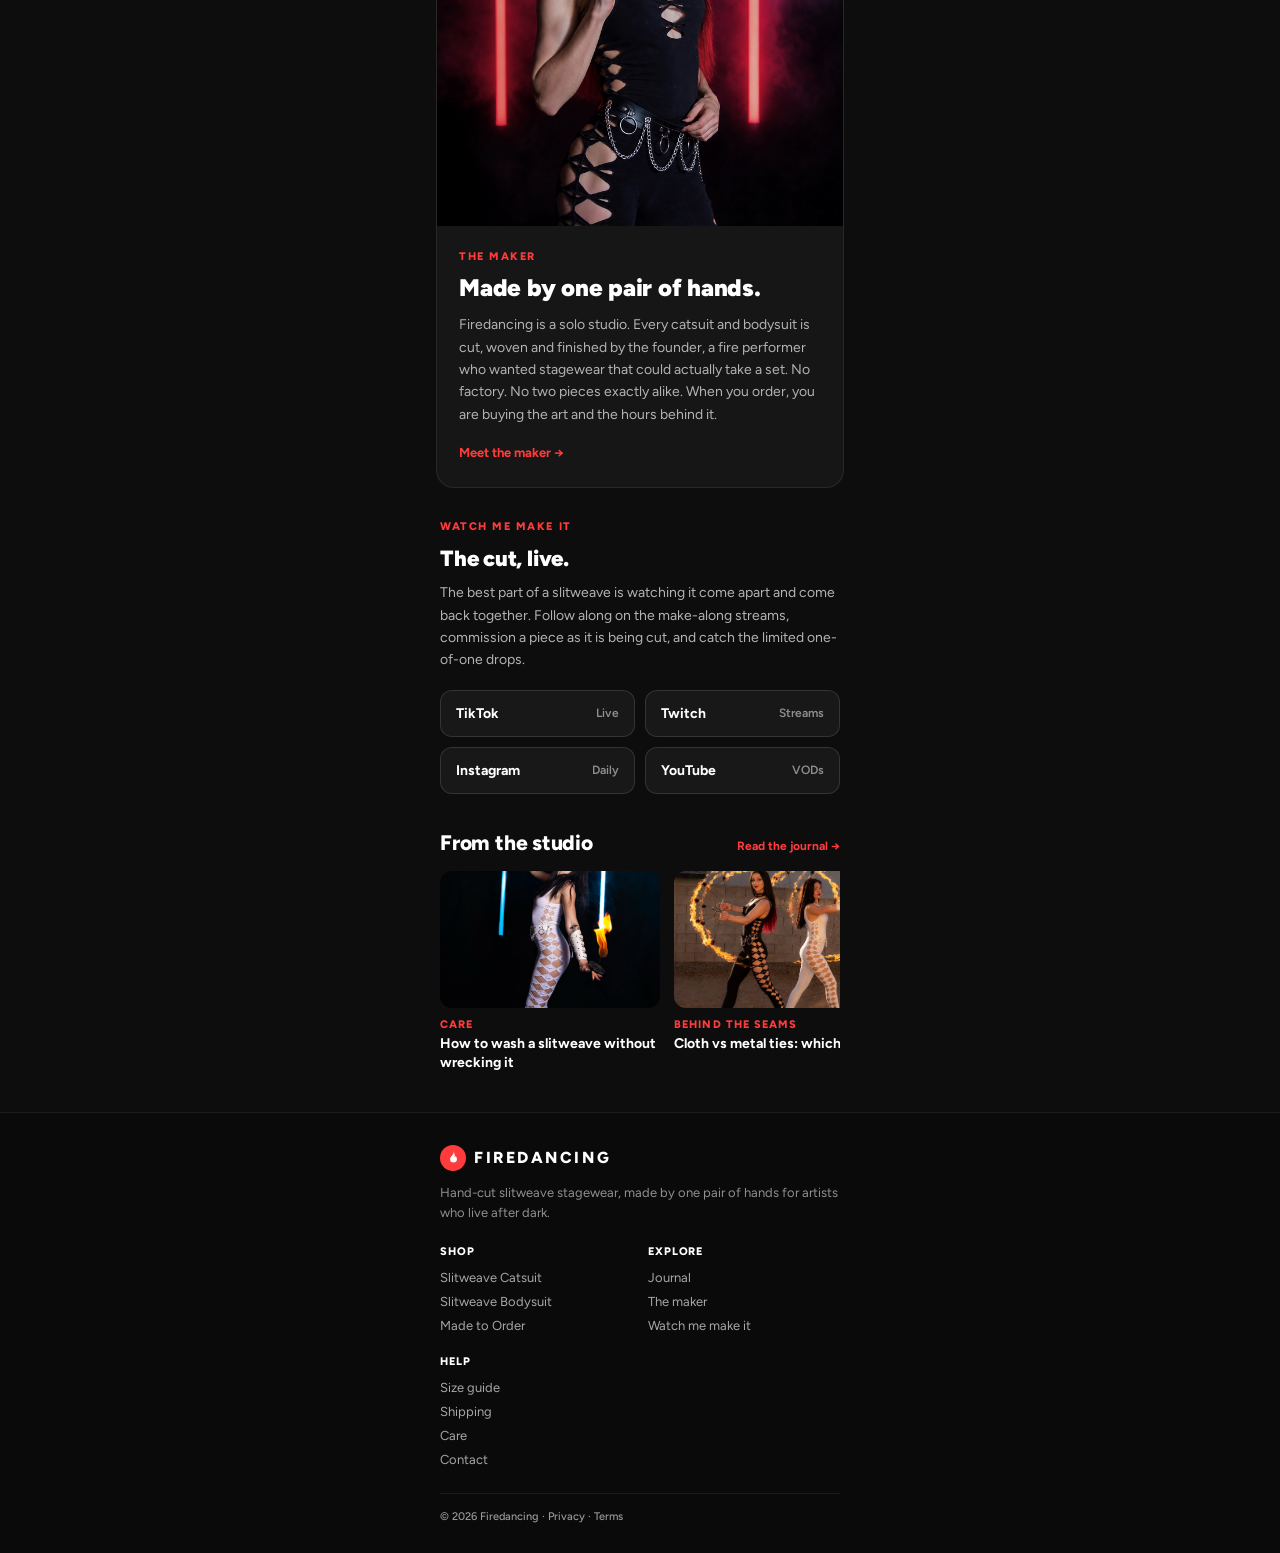
==== commit a07deb96: "Mobile/UX audit fixes + refreshed evals - Wishlist persists to localStorage per product, restores on" ====
--- a/index.html
+++ b/index.html
@@ -125,7 +125,7 @@
     <div style="flex:1;background:#161616;border-radius:12px;padding:16px 14px;text-align:center"><div style="font-size:16px;margin-bottom:6px">✂</div><div style="font-size:12px;font-weight:700;line-height:1.3">Cut to order</div></div>
     <div style="flex:1;background:#161616;border-radius:12px;padding:16px 14px;text-align:center"><div style="font-size:16px;margin-bottom:6px">◆</div><div style="font-size:12px;font-weight:700;line-height:1.3">One of a kind</div></div>
   </div>
-  <p style="margin:4px 20px 0;font-size:11px;color:#6f6f6f">Every piece is made by hand. All sales are final.</p>
+  <p style="margin:4px 20px 0;font-size:11px;color:#9a9a9a">Every piece is made by hand. All sales are final.</p>
 
   <!-- MEET THE MAKER -->
   <section id="maker" style="margin:36px 16px 0;background:#161616;border-radius:18px;overflow:hidden;border:1px solid rgba(255,255,255,.08)">
@@ -158,13 +158,13 @@
       <a href="blog.html" style="font-size:12px;font-weight:700;color:#ff3b3b">Read the journal →</a>
     </div>
     <div style="display:flex;gap:14px;overflow-x:auto;padding-bottom:4px;scroll-snap-type:x mandatory">
-      <a href="blog.html" style="flex:0 0 220px;scroll-snap-align:start">
-        <div style="border-radius:12px;overflow:hidden;background:#000;margin-bottom:10px"><img src="assets/product/white-catsuit-1.jpg" loading="lazy" decoding="async" style="width:100%;aspect-ratio:16/10;object-fit:cover;display:block" alt="Slitweave care" /></div>
+      <a href="post-slitweave-care.html" style="flex:0 0 220px;scroll-snap-align:start">
+        <div style="border-radius:12px;overflow:hidden;background:#000;margin-bottom:10px"><img src="assets/product/white-catsuit-1.jpg" loading="lazy" decoding="async" style="width:100%;aspect-ratio:16/10;object-fit:cover;display:block" alt="Ghost White slitweave catsuit, slitweave care guide" /></div>
         <div style="font-size:11px;font-weight:800;letter-spacing:.1em;color:#ff3b3b;margin-bottom:4px">CARE</div>
         <div style="font-size:14px;font-weight:700;line-height:1.3">How to wash a slitweave without wrecking it</div>
       </a>
-      <a href="blog.html" style="flex:0 0 220px;scroll-snap-align:start">
-        <div style="border-radius:12px;overflow:hidden;background:#000;margin-bottom:10px"><img src="assets/product/duo-lifestyle.jpg" loading="lazy" decoding="async" style="width:100%;aspect-ratio:16/10;object-fit:cover;display:block" alt="Behind the seams" /></div>
+      <a href="post-cloth-vs-metal-ties.html" style="flex:0 0 220px;scroll-snap-align:start">
+        <div style="border-radius:12px;overflow:hidden;background:#000;margin-bottom:10px"><img src="assets/product/mto-duo-4.jpg" loading="lazy" decoding="async" style="width:100%;aspect-ratio:16/10;object-fit:cover;display:block" alt="Black and white slitweave duo, cloth vs metal ties" /></div>
         <div style="font-size:11px;font-weight:800;letter-spacing:.1em;color:#ff3b3b;margin-bottom:4px">BEHIND THE SEAMS</div>
         <div style="font-size:14px;font-weight:700;line-height:1.3">Cloth vs metal ties: which to pick</div>
       </a>
@@ -178,6 +178,6 @@
 
 <script src="assets/cart.js"></script>
 <script src="assets/cart-drawer.js"></script>
-<script src="assets/site-nav.js?v=7"></script>
+<script src="assets/site-nav.js?v=8"></script>
 </body>
 </html>
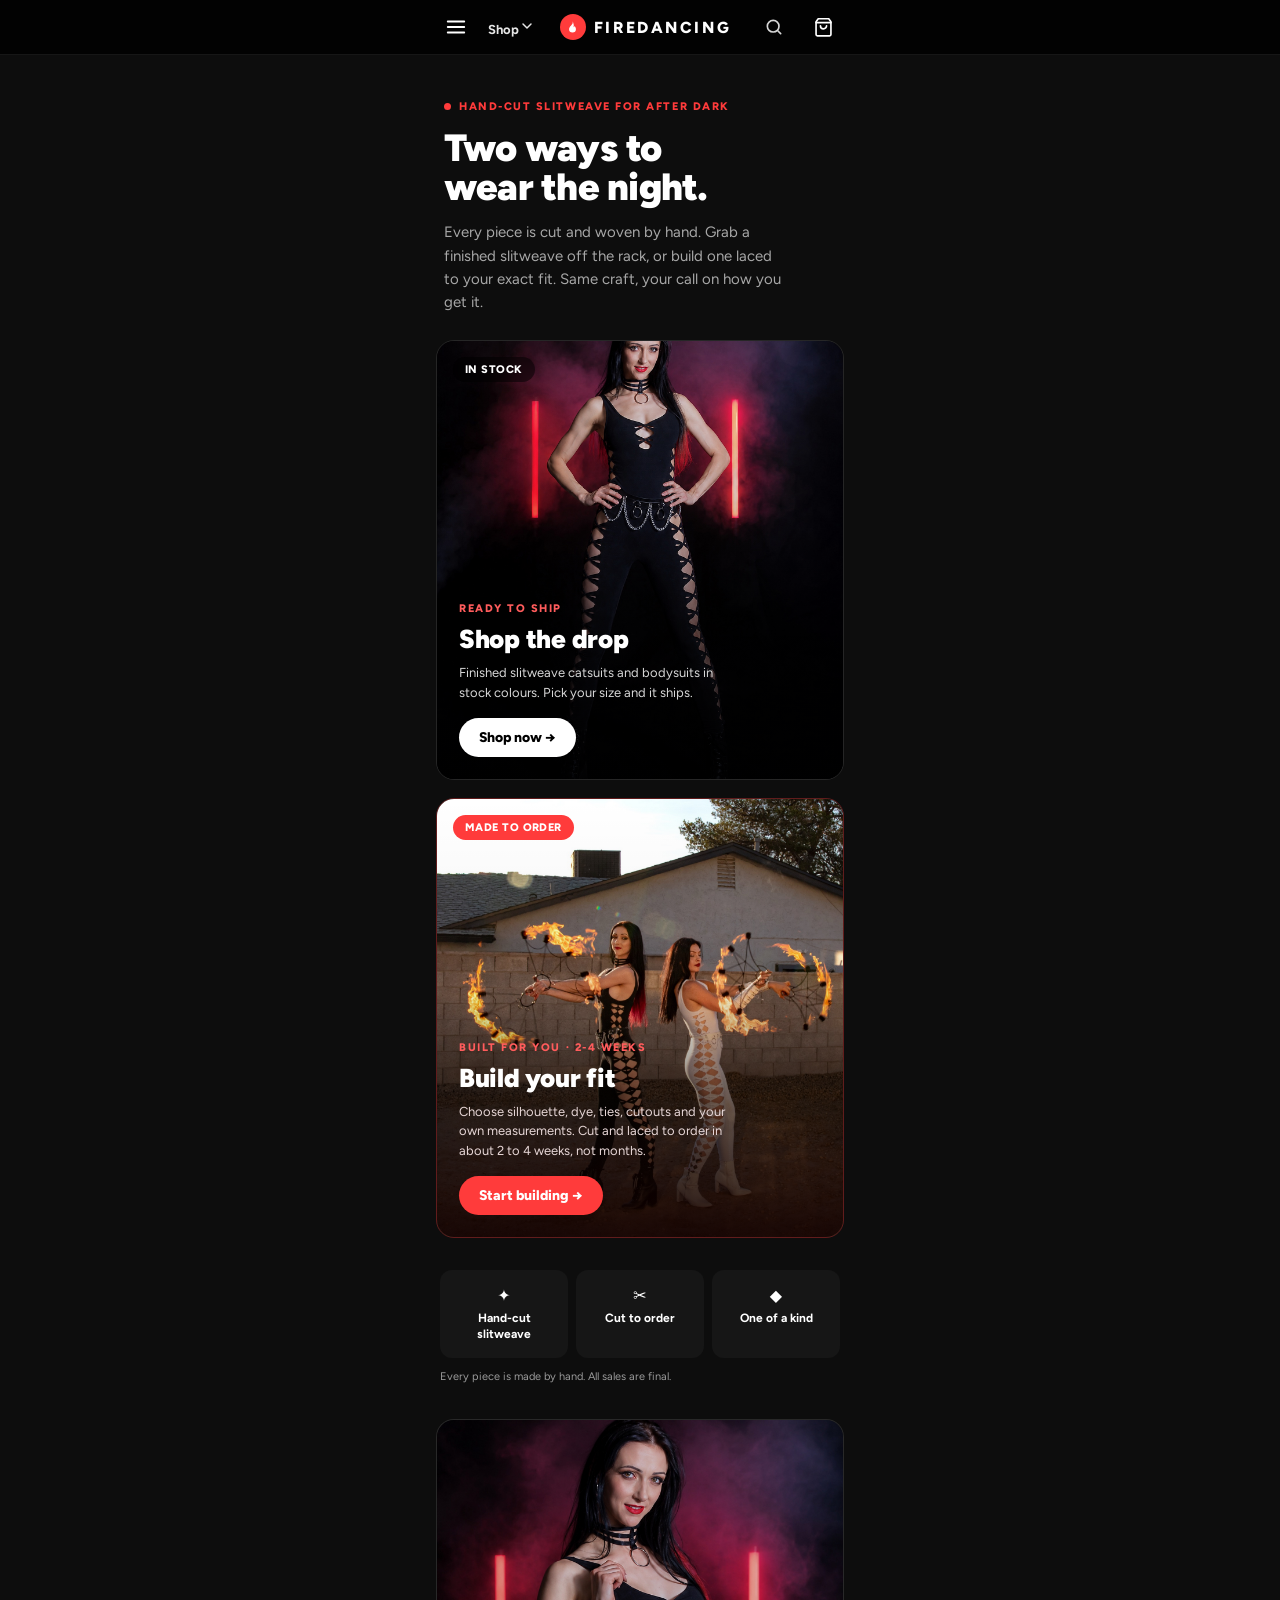
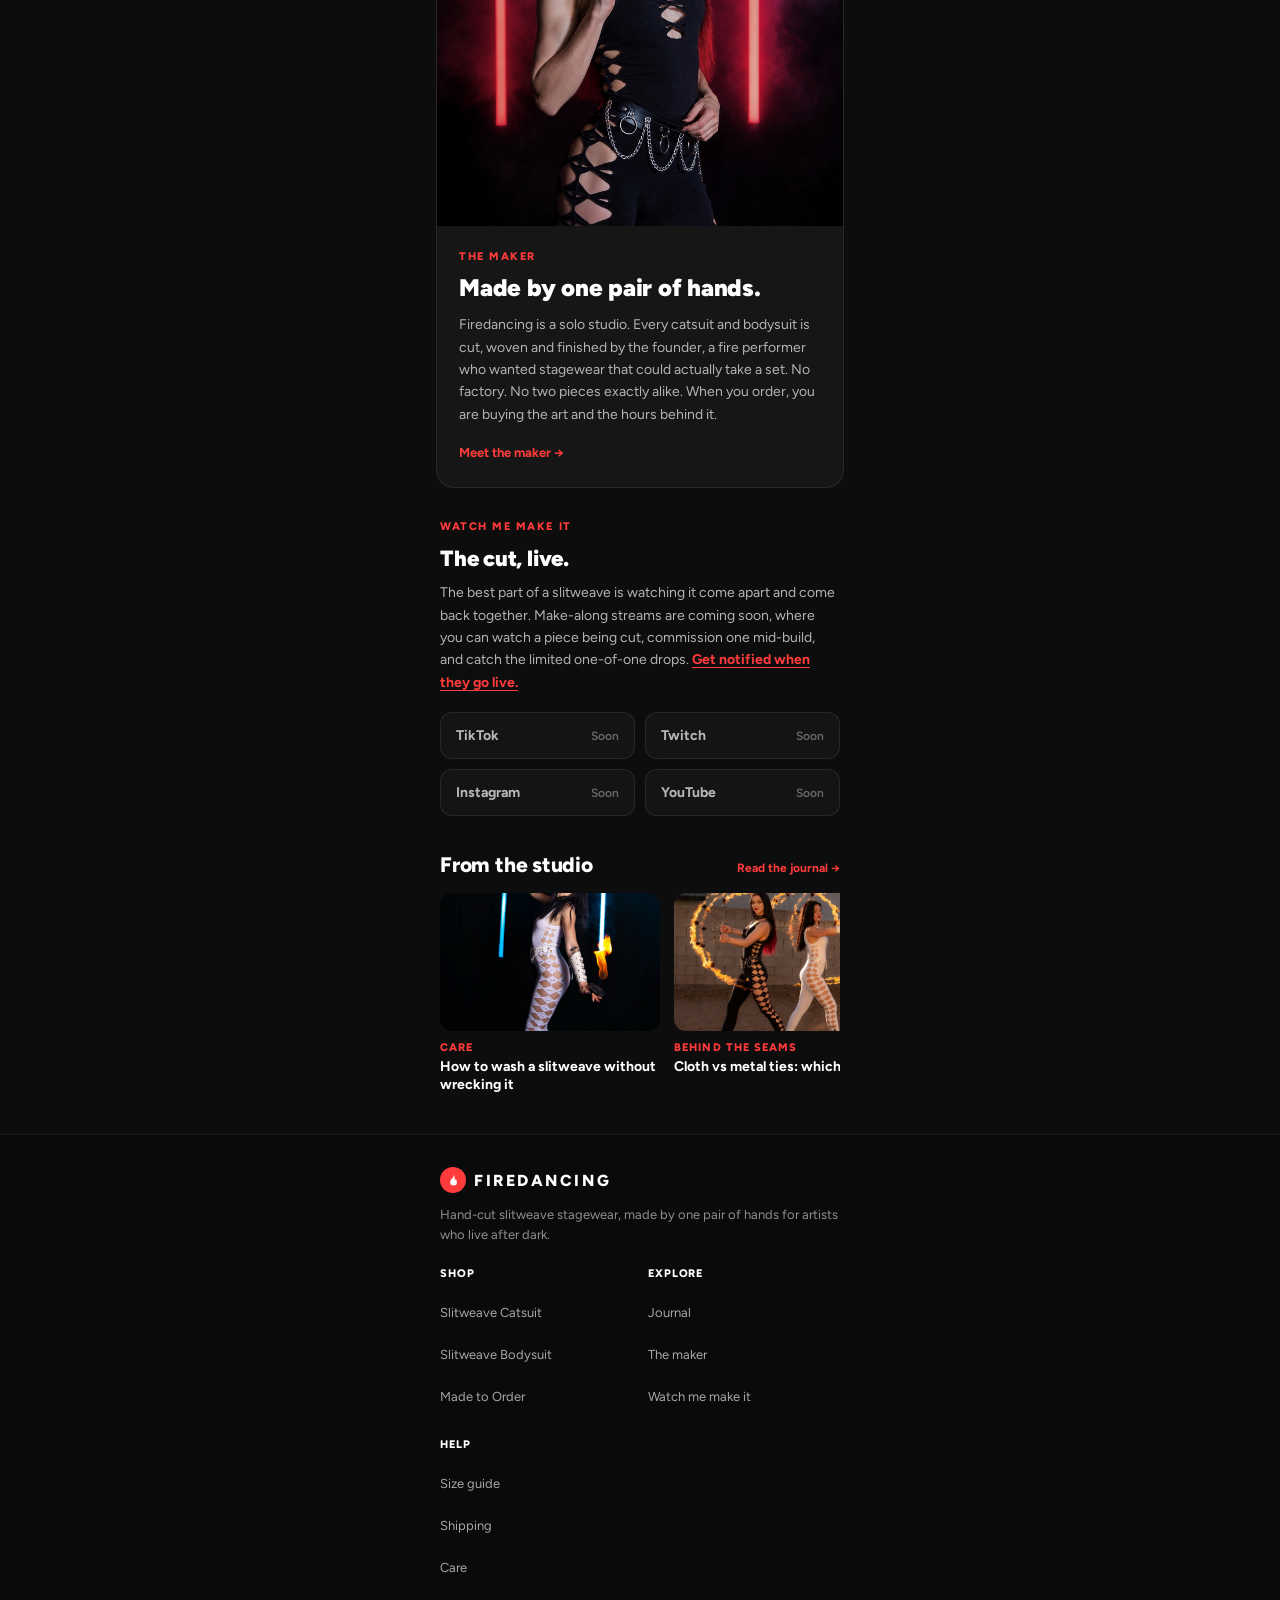
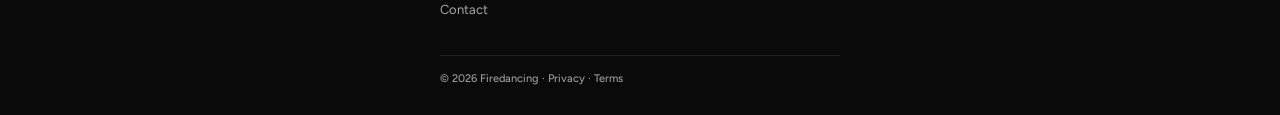
==== commit 20570f5c: "Mobile/UX pass: trust pages, honest availability, tap targets Trust & dead links: - Add real Size gu" ====
--- a/index.html
+++ b/index.html
@@ -142,12 +142,12 @@
   <section id="watch" style="margin:32px 20px 0">
     <div style="font-size:11px;font-weight:800;letter-spacing:.14em;color:#ff3b3b;margin-bottom:12px">WATCH ME MAKE IT</div>
     <h2 style="font-size:22px;font-weight:900;letter-spacing:-.01em;margin:0 0 10px">The cut, live.</h2>
-    <p style="margin:0 0 18px;font-size:14px;line-height:1.6;color:#b3b3b3">The best part of a slitweave is watching it come apart and come back together. Follow along on the make-along streams, commission a piece as it is being cut, and catch the limited one-of-one drops.</p>
+    <p style="margin:0 0 18px;font-size:14px;line-height:1.6;color:#b3b3b3">The best part of a slitweave is watching it come apart and come back together. Make-along streams are coming soon, where you can watch a piece being cut, commission one mid-build, and catch the limited one-of-one drops. <a href="contact.html" style="color:#ff3b3b;font-weight:700;text-decoration:underline;text-underline-offset:3px">Get notified when they go live.</a></p>
     <div style="display:grid;grid-template-columns:1fr 1fr;gap:10px">
-      <a href="#" style="display:flex;align-items:center;gap:10px;background:#181818;border:1px solid rgba(255,255,255,.12);border-radius:12px;padding:14px 15px;font-size:14px;font-weight:700">TikTok<span style="margin-left:auto;color:#8f8f8f;font-size:12px;font-weight:600">Live</span></a>
-      <a href="#" style="display:flex;align-items:center;gap:10px;background:#181818;border:1px solid rgba(255,255,255,.12);border-radius:12px;padding:14px 15px;font-size:14px;font-weight:700">Twitch<span style="margin-left:auto;color:#8f8f8f;font-size:12px;font-weight:600">Streams</span></a>
-      <a href="#" style="display:flex;align-items:center;gap:10px;background:#181818;border:1px solid rgba(255,255,255,.12);border-radius:12px;padding:14px 15px;font-size:14px;font-weight:700">Instagram<span style="margin-left:auto;color:#8f8f8f;font-size:12px;font-weight:600">Daily</span></a>
-      <a href="#" style="display:flex;align-items:center;gap:10px;background:#181818;border:1px solid rgba(255,255,255,.12);border-radius:12px;padding:14px 15px;font-size:14px;font-weight:700">YouTube<span style="margin-left:auto;color:#8f8f8f;font-size:12px;font-weight:600">VODs</span></a>
+      <span style="display:flex;align-items:center;gap:10px;background:#181818;border:1px solid rgba(255,255,255,.12);border-radius:12px;padding:14px 15px;font-size:14px;font-weight:700;opacity:.7">TikTok<span style="margin-left:auto;color:#8f8f8f;font-size:12px;font-weight:600">Soon</span></span>
+      <span style="display:flex;align-items:center;gap:10px;background:#181818;border:1px solid rgba(255,255,255,.12);border-radius:12px;padding:14px 15px;font-size:14px;font-weight:700;opacity:.7">Twitch<span style="margin-left:auto;color:#8f8f8f;font-size:12px;font-weight:600">Soon</span></span>
+      <span style="display:flex;align-items:center;gap:10px;background:#181818;border:1px solid rgba(255,255,255,.12);border-radius:12px;padding:14px 15px;font-size:14px;font-weight:700;opacity:.7">Instagram<span style="margin-left:auto;color:#8f8f8f;font-size:12px;font-weight:600">Soon</span></span>
+      <span style="display:flex;align-items:center;gap:10px;background:#181818;border:1px solid rgba(255,255,255,.12);border-radius:12px;padding:14px 15px;font-size:14px;font-weight:700;opacity:.7">YouTube<span style="margin-left:auto;color:#8f8f8f;font-size:12px;font-weight:600">Soon</span></span>
     </div>
   </section>
 
@@ -178,6 +178,6 @@
 
 <script src="assets/cart.js"></script>
 <script src="assets/cart-drawer.js"></script>
-<script src="assets/site-nav.js?v=8"></script>
+<script src="assets/site-nav.js?v=9"></script>
 </body>
 </html>
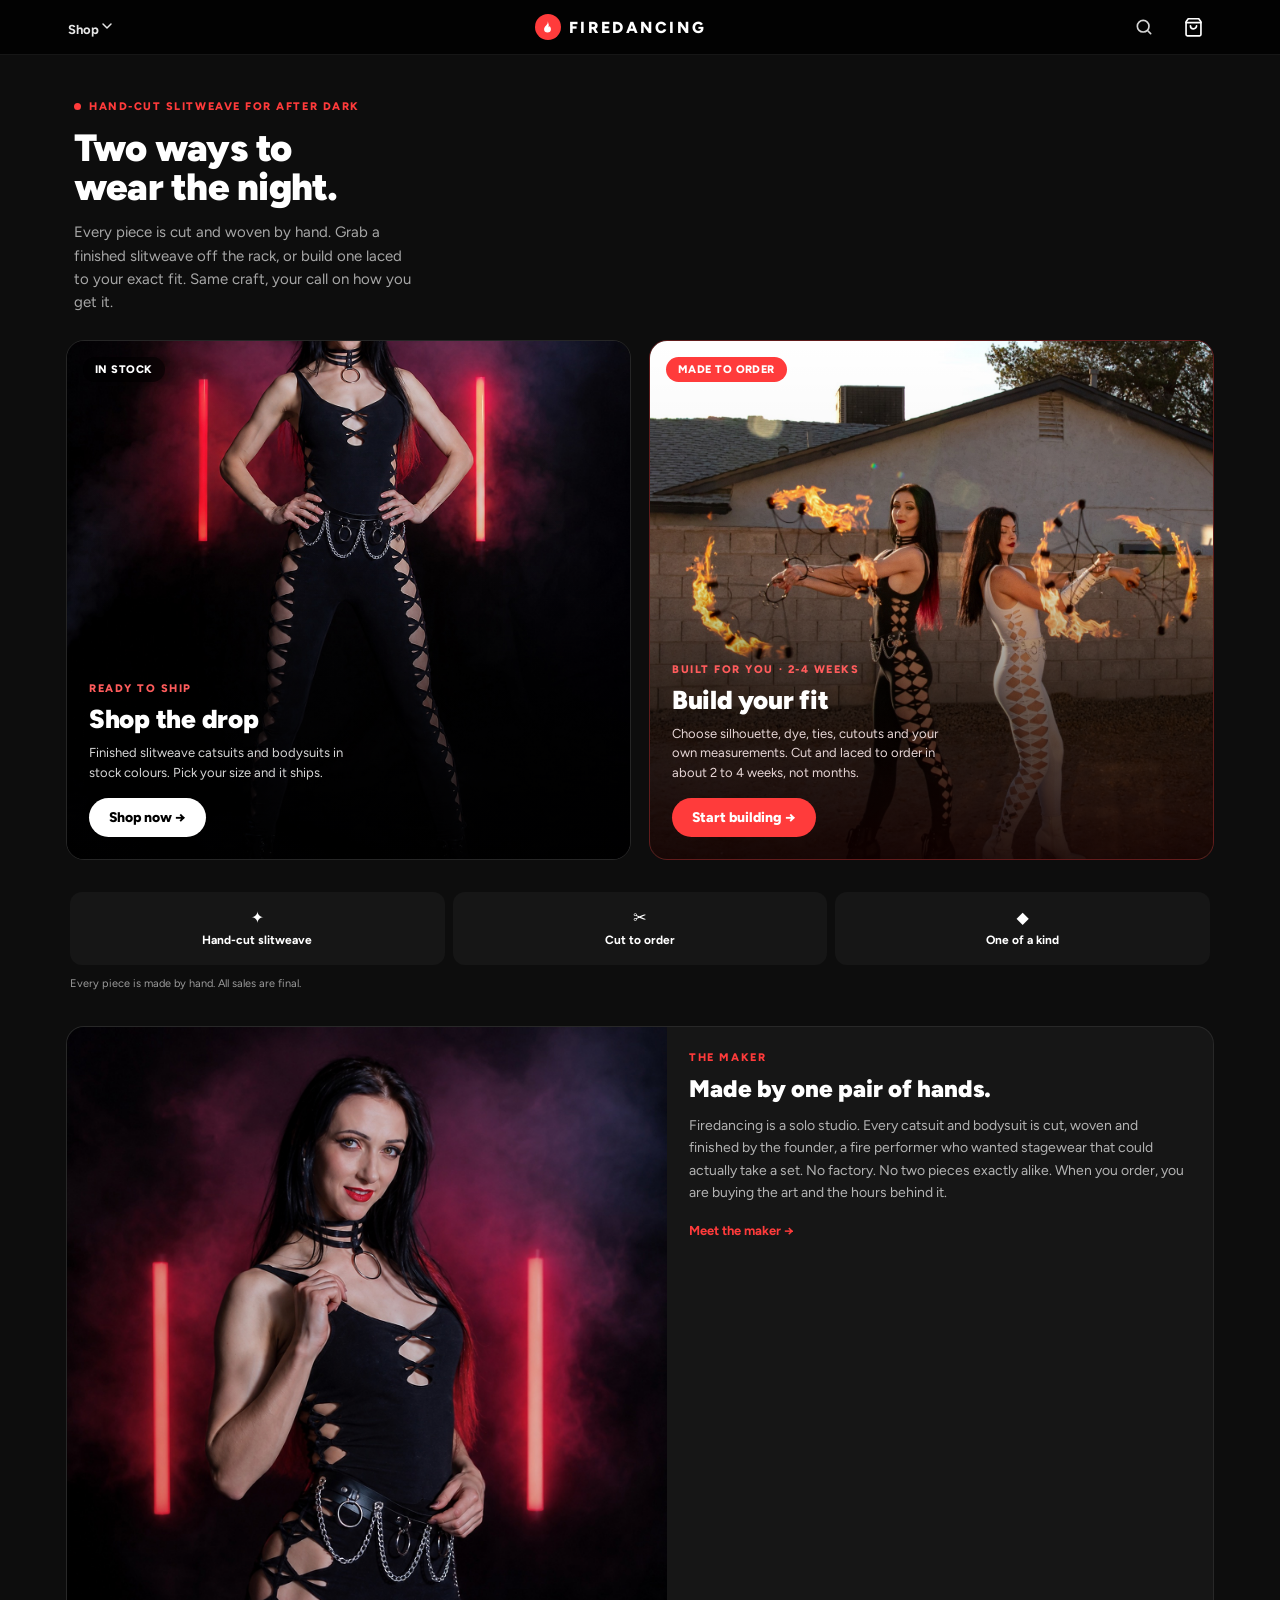
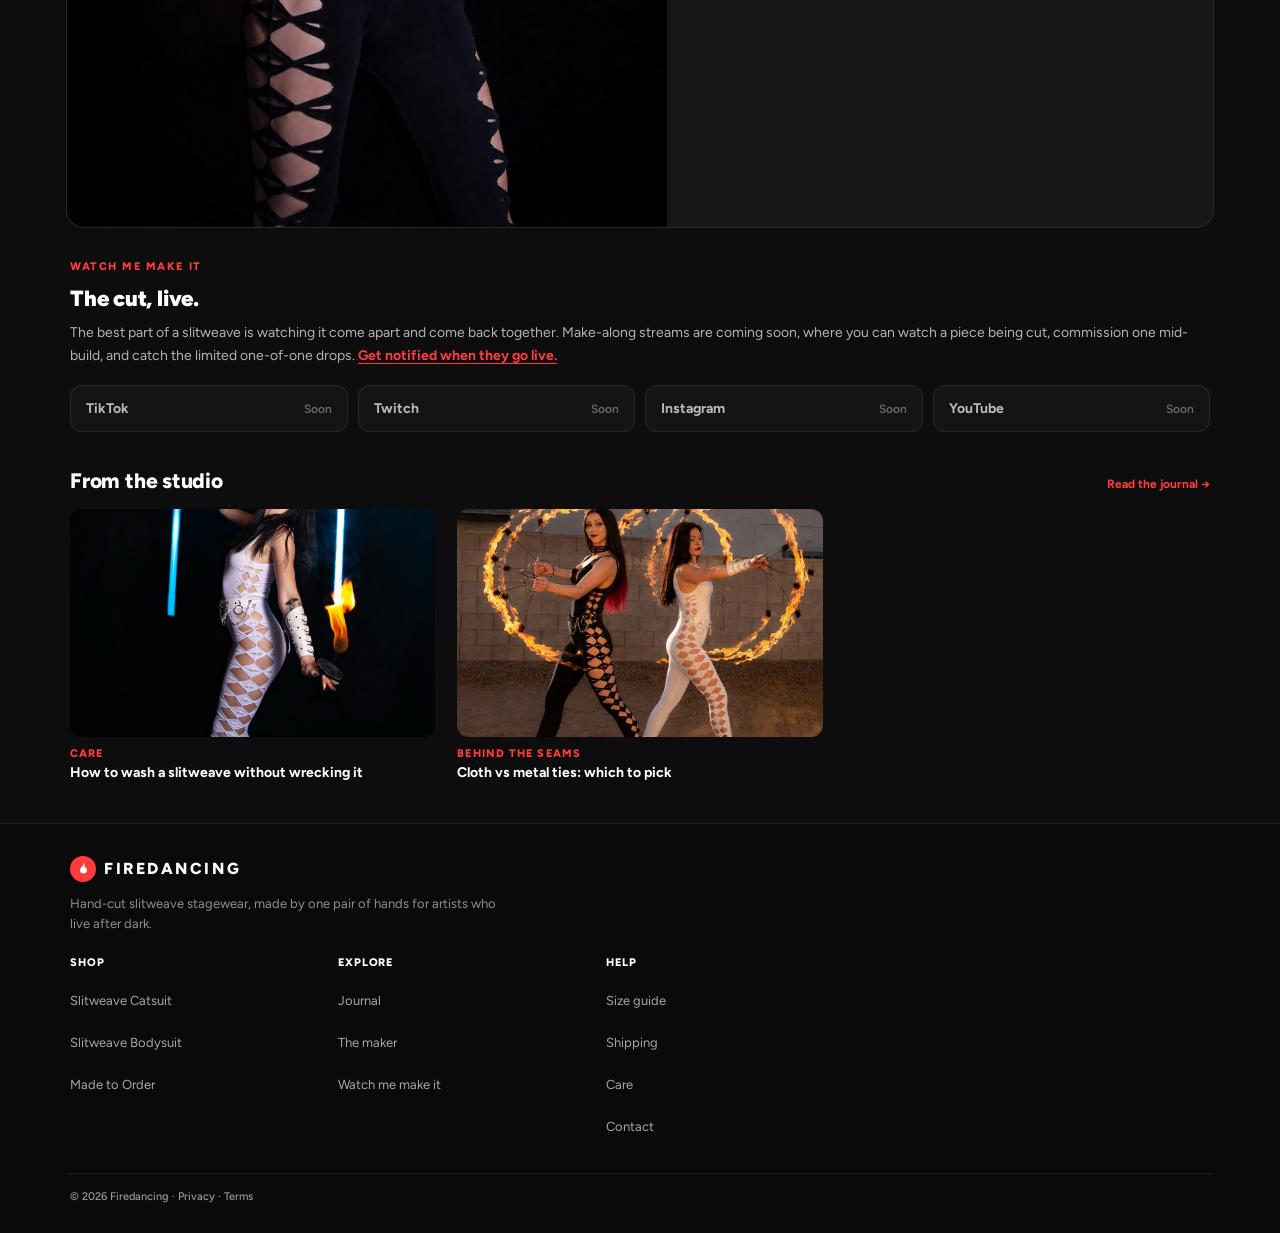
==== commit 19eccc90: "Desktop responsive layout (shared desktop.css layer) The site rendered as a 440px mobile column on e" ====
--- a/index.html
+++ b/index.html
@@ -68,6 +68,7 @@
 <link rel="preconnect" href="https://fonts.googleapis.com">
 <link rel="preconnect" href="https://fonts.gstatic.com" crossorigin>
 <link href="https://fonts.googleapis.com/css2?family=Figtree:wght@400;500;600;700;800;900&display=swap" rel="stylesheet">
+<link rel="stylesheet" href="assets/desktop.css?v=1">
 <style>
 *{box-sizing:border-box}
 body{margin:0;background:#0d0d0d;color:#fff;font-family:Figtree,system-ui,sans-serif;-webkit-font-smoothing:antialiased}
@@ -79,10 +80,10 @@
 <body>
 <div id="site-header"></div>
 
-<div id="main" style="max-width:440px;margin:0 auto;position:relative;background:#0d0d0d;overflow-x:hidden">
+<div id="main" class="fd-home" style="max-width:440px;margin:0 auto;position:relative;background:#0d0d0d;overflow-x:hidden">
 
   <!-- HERO -->
-  <div style="padding:40px 24px 26px">
+  <div class="fd-home-hero" style="padding:40px 24px 26px">
     <div style="display:inline-flex;align-items:center;gap:8px;margin-bottom:16px">
       <span style="width:7px;height:7px;border-radius:50%;background:#ff3b3b"></span>
       <span style="font-size:11px;font-weight:800;letter-spacing:.14em;color:#ff3b3b">HAND-CUT SLITWEAVE FOR AFTER DARK</span>
@@ -92,7 +93,7 @@
   </div>
 
   <!-- OPTION CARDS -->
-  <div style="padding:0 16px 8px;display:flex;flex-direction:column;gap:18px">
+  <div class="fd-home-cards" style="padding:0 16px 8px;display:flex;flex-direction:column;gap:18px">
 
     <a href="catsuit.html" style="position:relative;display:block;height:440px;border-radius:18px;overflow:hidden;border:1px solid rgba(255,255,255,.1)">
       <img src="assets/product/black-catsuit-1.jpg" style="position:absolute;inset:0;width:100%;height:100%;object-fit:cover" alt="Ready to ship slitweave catsuit" />
@@ -128,7 +129,7 @@
   <p style="margin:4px 20px 0;font-size:11px;color:#9a9a9a">Every piece is made by hand. All sales are final.</p>
 
   <!-- MEET THE MAKER -->
-  <section id="maker" style="margin:36px 16px 0;background:#161616;border-radius:18px;overflow:hidden;border:1px solid rgba(255,255,255,.08)">
+  <section id="maker" class="fd-home-maker" style="margin:36px 16px 0;background:#161616;border-radius:18px;overflow:hidden;border:1px solid rgba(255,255,255,.08)">
     <img src="assets/product/maker.jpg" loading="lazy" decoding="async" style="width:100%;aspect-ratio:1/1;object-fit:cover;object-position:center 18%;display:block" alt="The maker" />
     <div style="padding:24px 22px 26px">
       <div style="font-size:11px;font-weight:800;letter-spacing:.14em;color:#ff3b3b;margin-bottom:12px">THE MAKER</div>
@@ -143,7 +144,7 @@
     <div style="font-size:11px;font-weight:800;letter-spacing:.14em;color:#ff3b3b;margin-bottom:12px">WATCH ME MAKE IT</div>
     <h2 style="font-size:22px;font-weight:900;letter-spacing:-.01em;margin:0 0 10px">The cut, live.</h2>
     <p style="margin:0 0 18px;font-size:14px;line-height:1.6;color:#b3b3b3">The best part of a slitweave is watching it come apart and come back together. Make-along streams are coming soon, where you can watch a piece being cut, commission one mid-build, and catch the limited one-of-one drops. <a href="contact.html" style="color:#ff3b3b;font-weight:700;text-decoration:underline;text-underline-offset:3px">Get notified when they go live.</a></p>
-    <div style="display:grid;grid-template-columns:1fr 1fr;gap:10px">
+    <div class="fd-home-watch" style="display:grid;grid-template-columns:1fr 1fr;gap:10px">
       <span style="display:flex;align-items:center;gap:10px;background:#181818;border:1px solid rgba(255,255,255,.12);border-radius:12px;padding:14px 15px;font-size:14px;font-weight:700;opacity:.7">TikTok<span style="margin-left:auto;color:#8f8f8f;font-size:12px;font-weight:600">Soon</span></span>
       <span style="display:flex;align-items:center;gap:10px;background:#181818;border:1px solid rgba(255,255,255,.12);border-radius:12px;padding:14px 15px;font-size:14px;font-weight:700;opacity:.7">Twitch<span style="margin-left:auto;color:#8f8f8f;font-size:12px;font-weight:600">Soon</span></span>
       <span style="display:flex;align-items:center;gap:10px;background:#181818;border:1px solid rgba(255,255,255,.12);border-radius:12px;padding:14px 15px;font-size:14px;font-weight:700;opacity:.7">Instagram<span style="margin-left:auto;color:#8f8f8f;font-size:12px;font-weight:600">Soon</span></span>
@@ -157,7 +158,7 @@
       <h2 style="font-size:21px;font-weight:800;letter-spacing:-.01em;margin:0">From the studio</h2>
       <a href="blog.html" style="font-size:12px;font-weight:700;color:#ff3b3b">Read the journal →</a>
     </div>
-    <div style="display:flex;gap:14px;overflow-x:auto;padding-bottom:4px;scroll-snap-type:x mandatory">
+    <div class="fd-home-journal" style="display:flex;gap:14px;overflow-x:auto;padding-bottom:4px;scroll-snap-type:x mandatory">
       <a href="post-slitweave-care.html" style="flex:0 0 220px;scroll-snap-align:start">
         <div style="border-radius:12px;overflow:hidden;background:#000;margin-bottom:10px"><img src="assets/product/white-catsuit-1.jpg" loading="lazy" decoding="async" style="width:100%;aspect-ratio:16/10;object-fit:cover;display:block" alt="Ghost White slitweave catsuit, slitweave care guide" /></div>
         <div style="font-size:11px;font-weight:800;letter-spacing:.1em;color:#ff3b3b;margin-bottom:4px">CARE</div>
@@ -178,6 +179,6 @@
 
 <script src="assets/cart.js"></script>
 <script src="assets/cart-drawer.js"></script>
-<script src="assets/site-nav.js?v=9"></script>
+<script src="assets/site-nav.js?v=10"></script>
 </body>
 </html>
--- a/assets/desktop.css
+++ b/assets/desktop.css
@@ -0,0 +1,47 @@
+/* Firedancing desktop layer (prototype).
+   The mobile-first layout lives inline on each page and is the source of
+   truth below 900px. These rules only widen and reflow at >=900px, so the
+   phone build is untouched. Overrides of inline max-width use !important by
+   necessity (the base widths are inline styles). */
+
+@media (min-width: 900px) {
+
+  /* ---------- Shared shell (header / mega / footer) ---------- */
+  .fd-hdr-inner { max-width: 1180px !important; }
+  #navMenuBtn { display: none !important; }              /* hamburger is redundant once the mega menu shows */
+  .fd-mega-inner { max-width: 1180px !important; }
+  .fd-mega-cards { flex-direction: row !important; }
+  .fd-mega-cards > a { flex: 1 1 0; }
+  .fd-ftr-inner { max-width: 1180px !important; }
+  .fd-ftr-inner > p { max-width: 440px; }
+  .fd-ftr-grid { grid-template-columns: repeat(3, minmax(0, 220px)) !important; gap: 24px 48px !important; }
+
+  /* ---------- Reading pages (centred, comfortable measure) ---------- */
+  #main.fd-read { max-width: 760px !important; }
+
+  /* ---------- Home ---------- */
+  #main.fd-home { max-width: 1180px !important; }
+  .fd-home-hero { max-width: 760px; }
+  .fd-home-cards { flex-direction: row !important; }
+  .fd-home-cards > a { flex: 1 1 0; height: 520px !important; }
+  .fd-home-maker { display: grid !important; grid-template-columns: 1.1fr 1fr; align-items: stretch; }
+  .fd-home-maker > img { height: 100% !important; aspect-ratio: auto !important; min-height: 340px; }
+  .fd-home-watch { grid-template-columns: repeat(4, 1fr) !important; }
+  .fd-home-journal { display: grid !important; grid-template-columns: repeat(auto-fill, minmax(280px, 1fr)) !important; overflow: visible !important; gap: 22px !important; }
+  .fd-home-journal > a { flex: initial !important; width: auto !important; }
+
+  /* ---------- Product pages (gallery left, buy panel right) ---------- */
+  #main.fd-pdp {
+    max-width: 1140px !important;
+    display: grid;
+    grid-template-columns: minmax(0, 1fr) 420px;
+    column-gap: 48px;
+    align-items: start;
+    padding-bottom: 48px !important;
+  }
+  .fd-pdp-media { grid-column: 1; position: sticky; top: 74px; }
+  .fd-pdp-buy  { grid-column: 2; }
+  .fd-pdp-full { grid-column: 1 / -1; }
+  .fd-buy-desktop { display: block !important; }
+  .fd-sticky { display: none !important; }               /* replaced by the in-panel button on desktop */
+}
